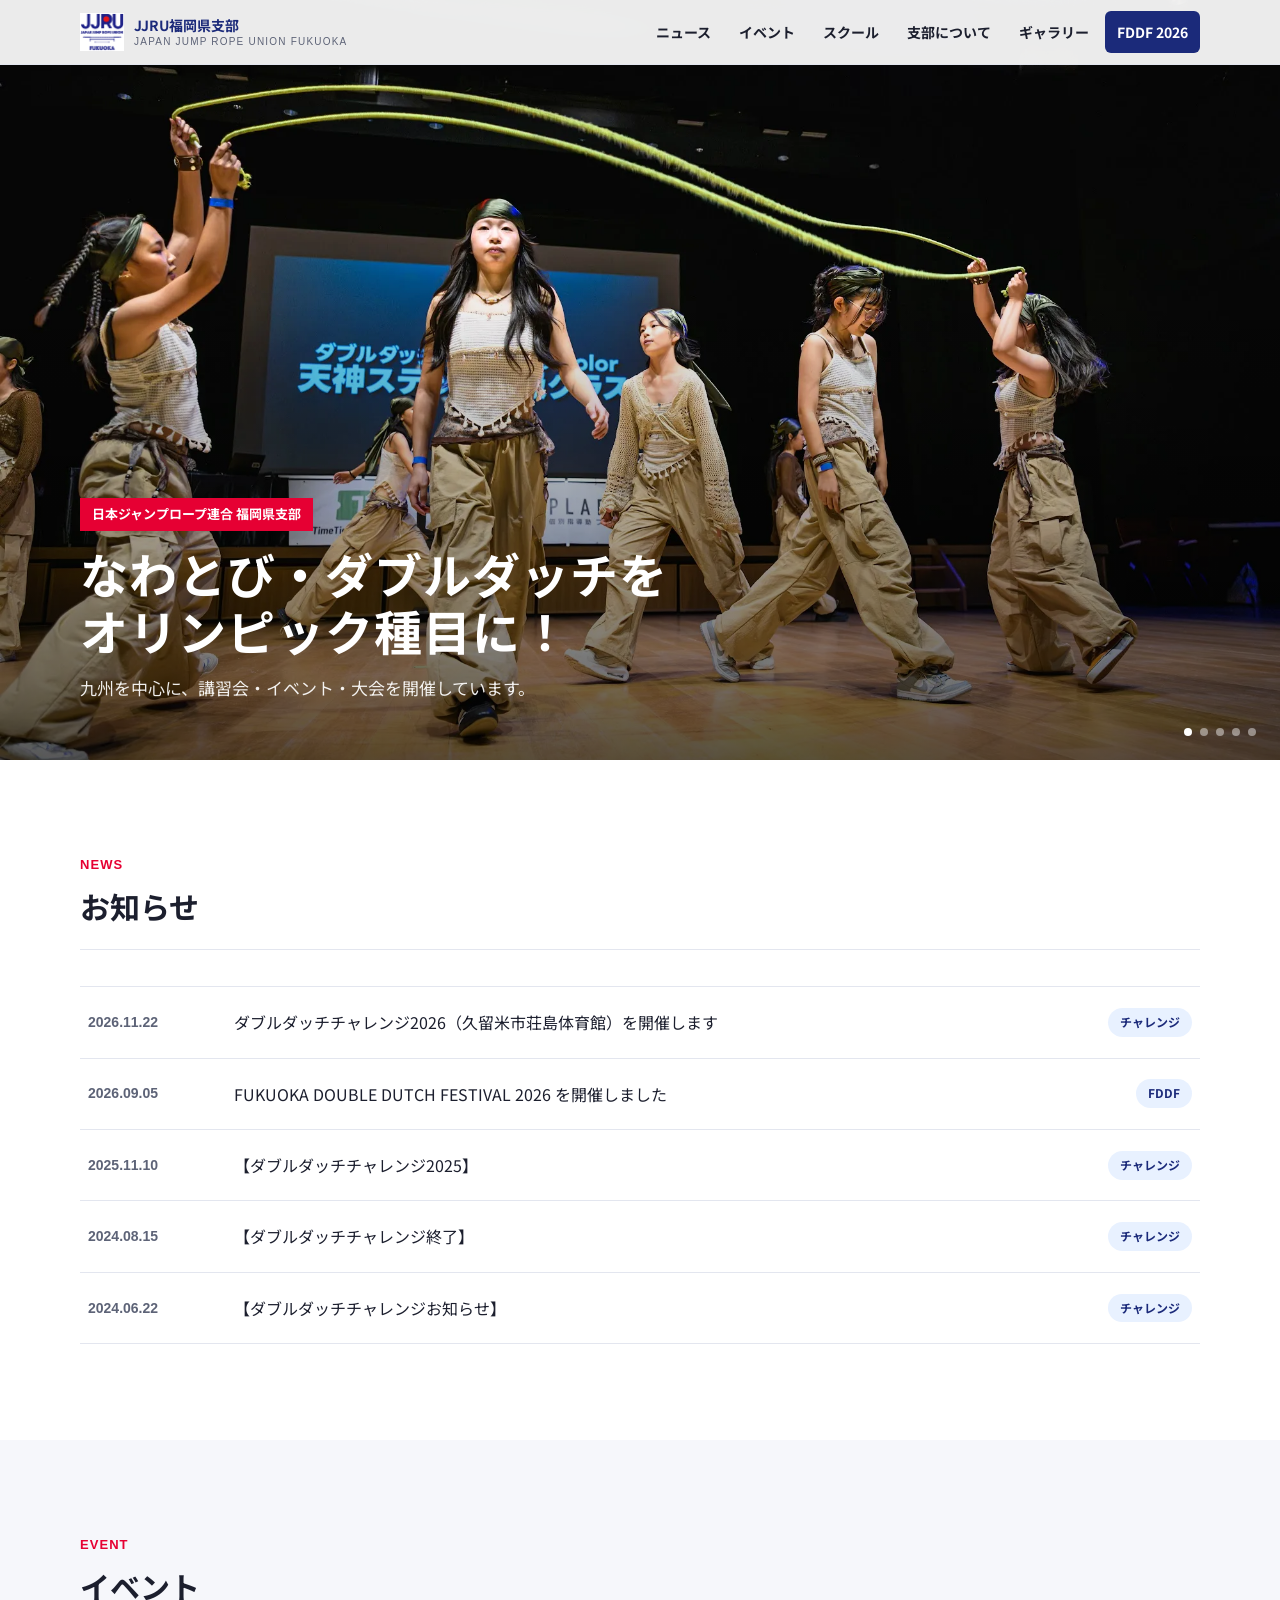
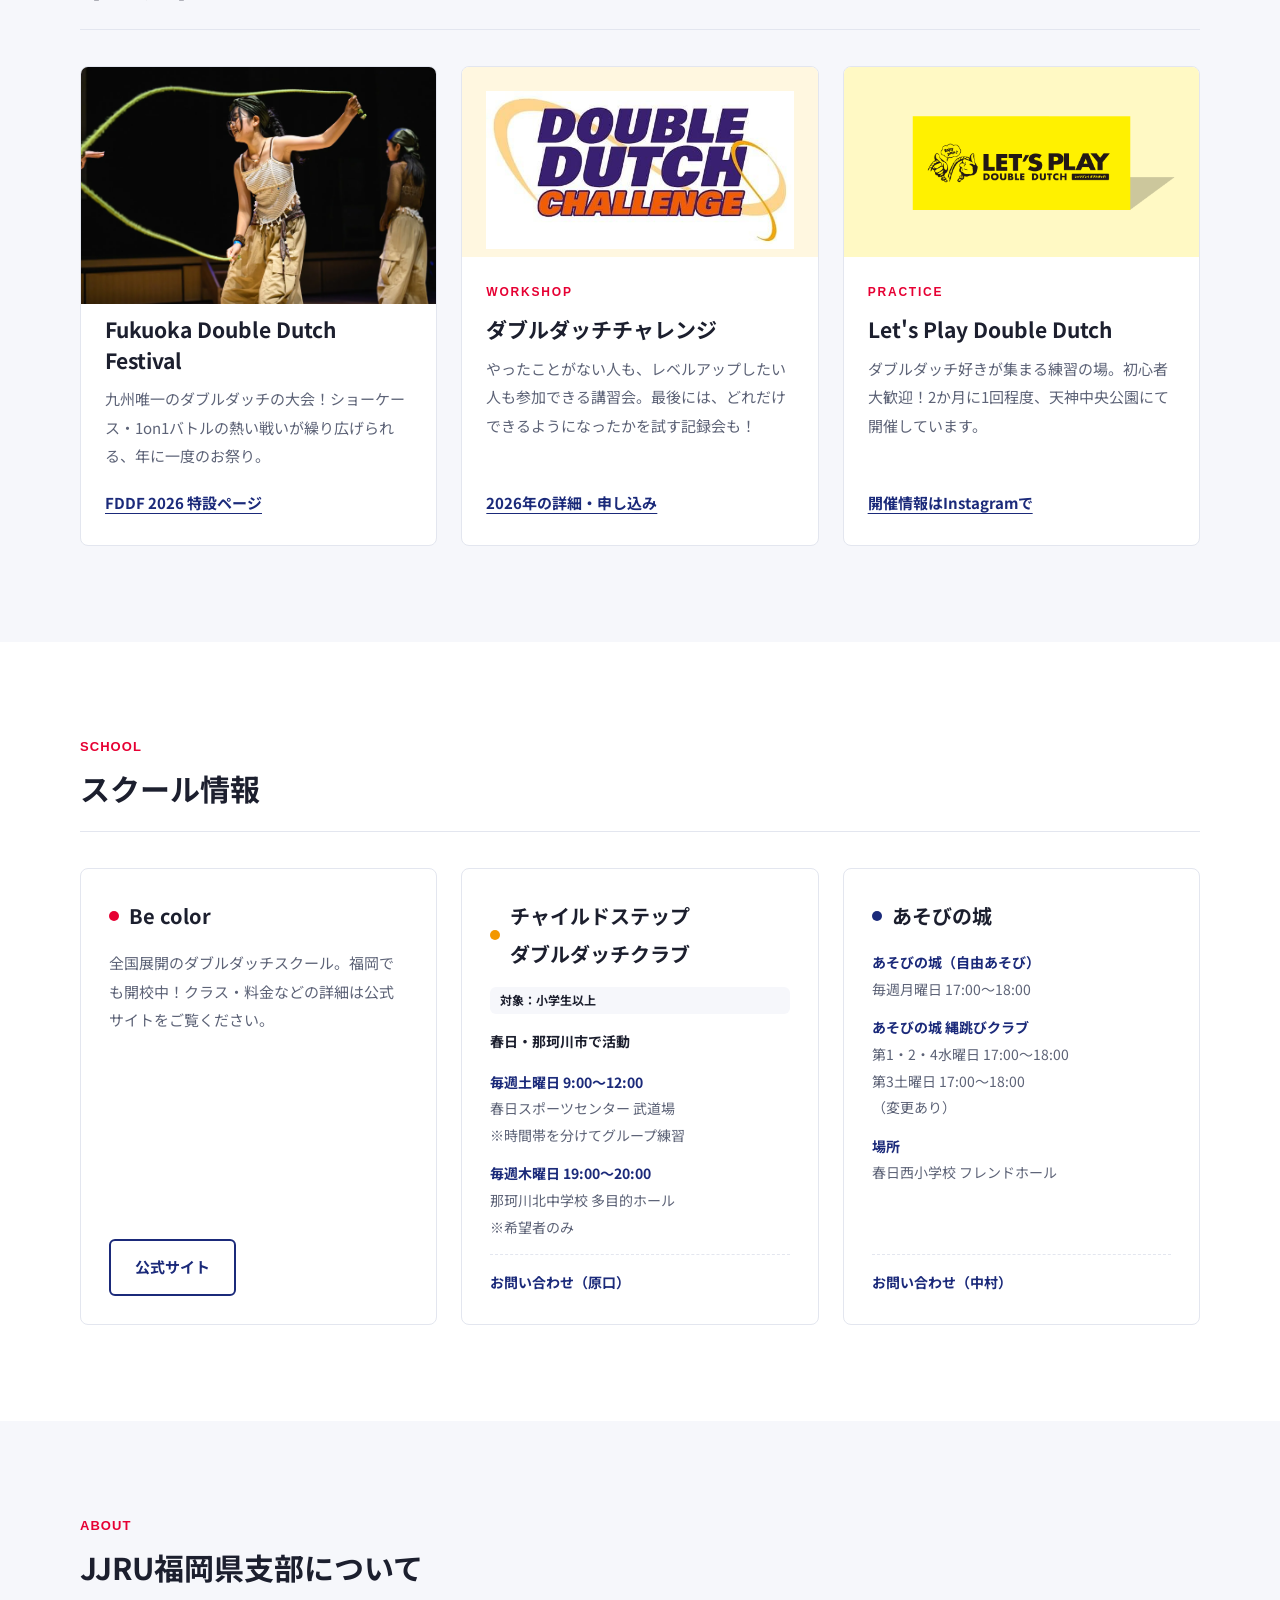
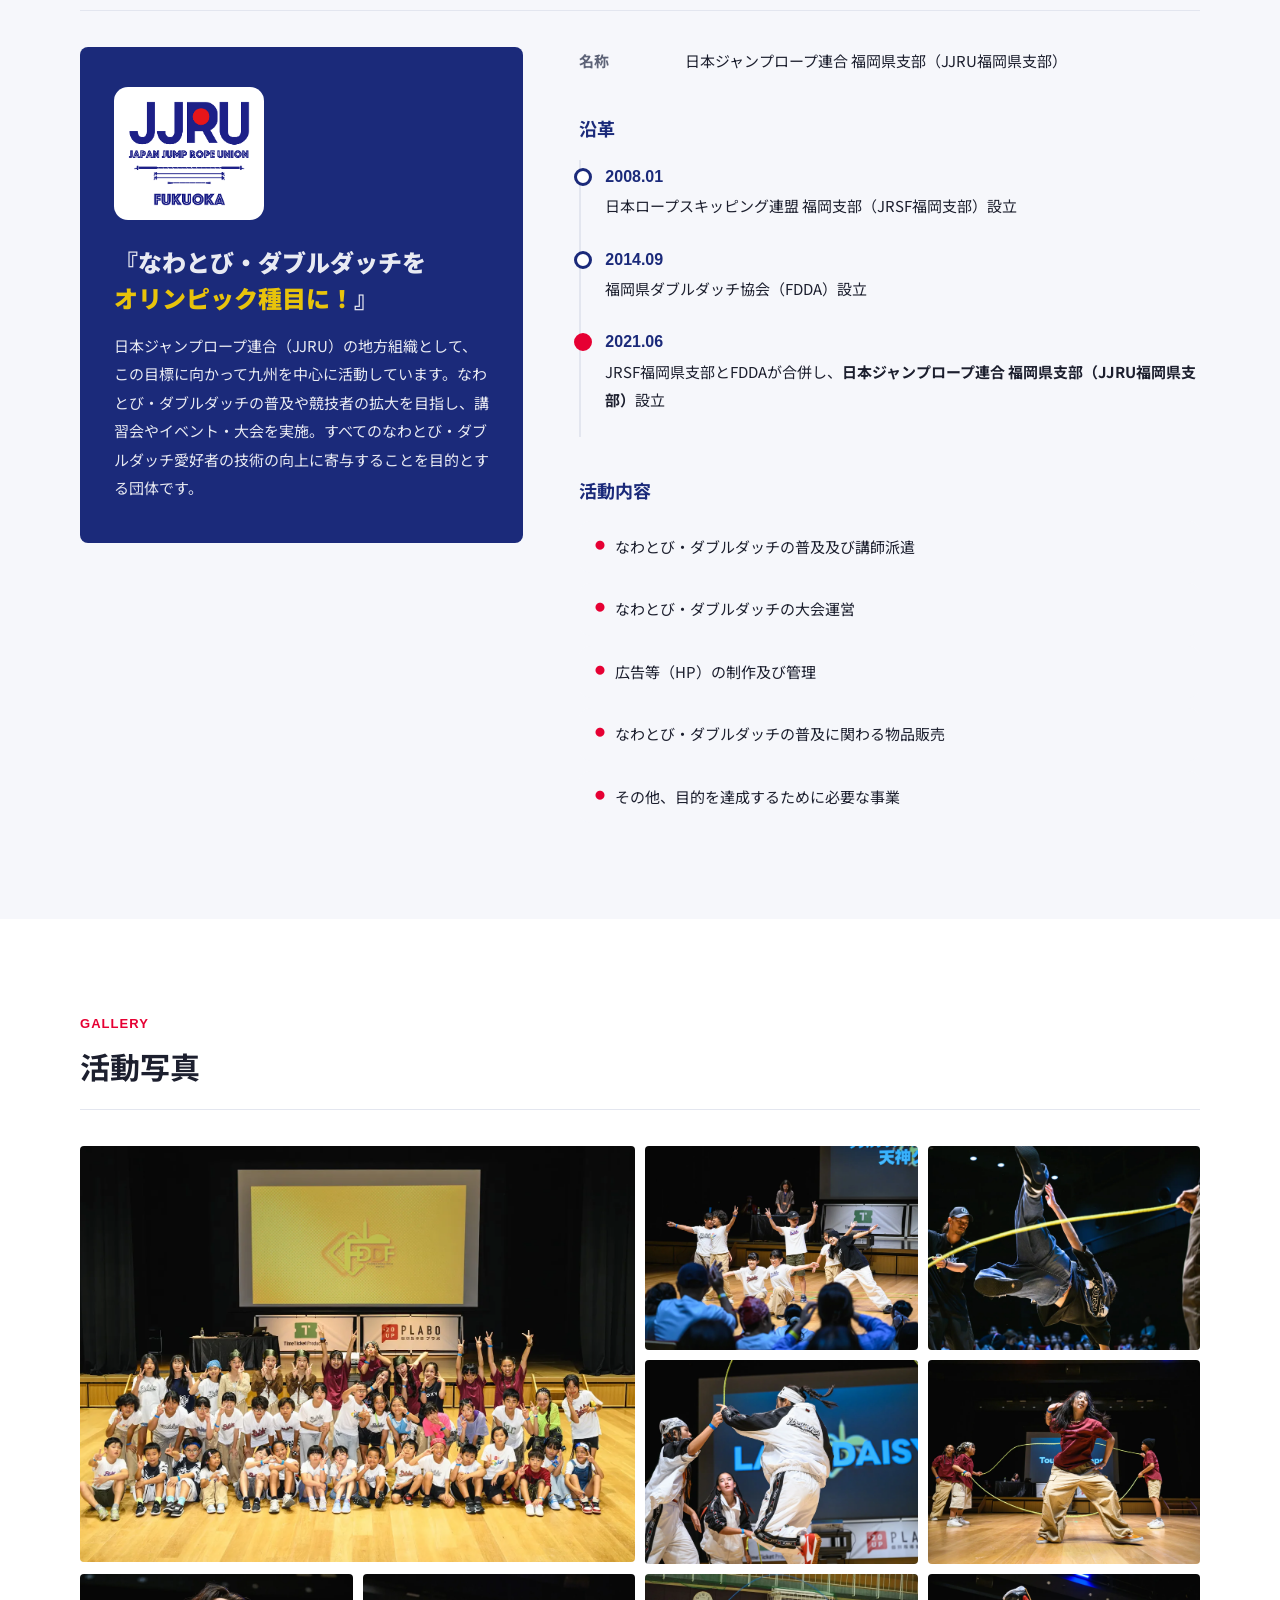
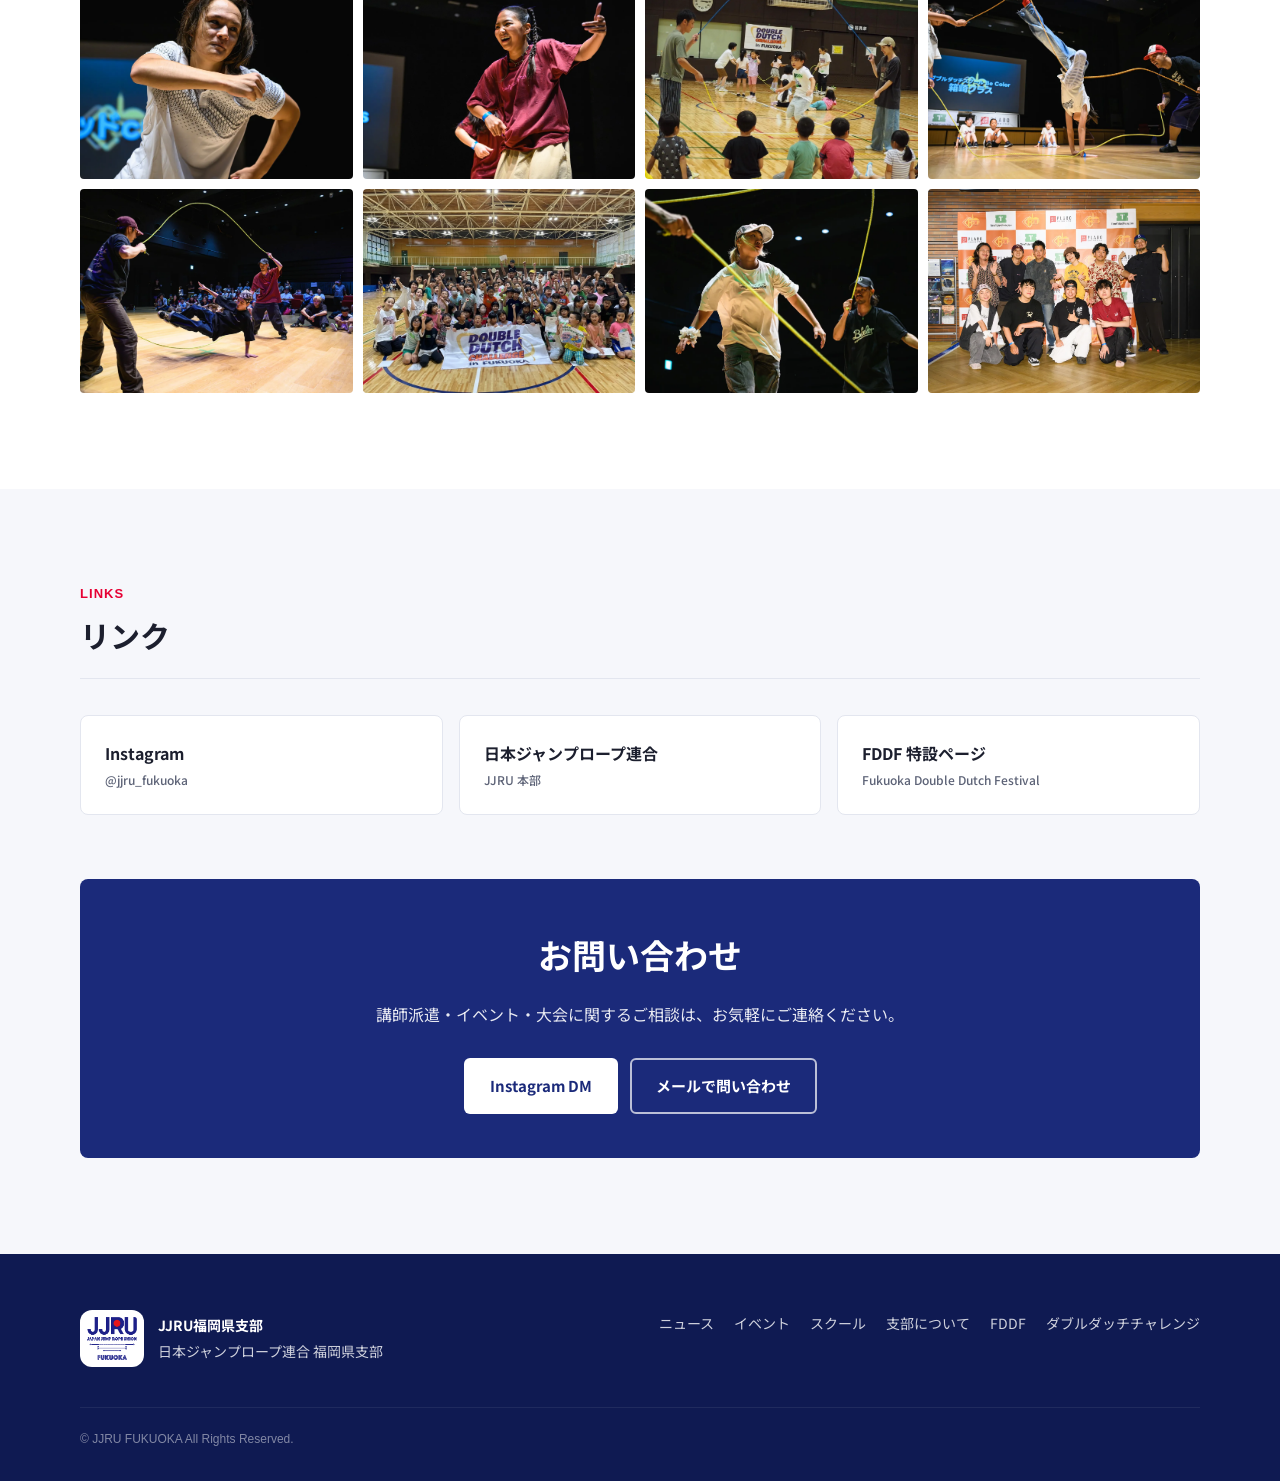
==== index.html @ 3f7f958a "Add files via upload" ====
<!doctype html>
<html lang="ja">
<head>
<meta charset="utf-8">
<meta name="viewport" content="width=device-width,initial-scale=1">
<title>JJRU福岡県支部｜日本ジャンプロープ連合 福岡県支部</title>
<meta name="description" content="日本ジャンプロープ連合福岡県支部（JJRU福岡県支部）。なわとび・ダブルダッチの普及、講習会・大会（FDDF）の運営を九州を中心に行っています。">
<meta property="og:title" content="JJRU福岡県支部">
<meta property="og:description" content="なわとび・ダブルダッチをオリンピック種目に！九州を中心に、講習会・イベント・大会を開催しています。">
<meta property="og:image" content="img/top/jjru-logo-sq.png">
<meta property="og:type" content="website">
<link rel="icon" href="img/top/jjru-logo-sq.png">
<link rel="preconnect" href="https://fonts.googleapis.com">
<link rel="preconnect" href="https://fonts.gstatic.com" crossorigin>
<link href="https://fonts.googleapis.com/css2?family=Noto+Sans+JP:wght@400;500;700&display=swap" rel="stylesheet">
<link rel="stylesheet" href="css/style.css">
</head>
<body>

<header class="site-header">
  <div class="wrap">
    <a class="brand" href="./">
      <img src="img/top/jjru-logo.png" alt="JJRU FUKUOKA">
      <span>JJRU福岡県支部<small>JAPAN JUMP ROPE UNION FUKUOKA</small></span>
    </a>
    <button class="menu-btn" aria-label="メニュー"><span></span><span></span><span></span></button>
    <nav class="nav">
      <a href="#news">ニュース</a>
      <a href="#event">イベント</a>
      <a href="#school">スクール</a>
      <a href="#about">支部について</a>
      <a href="#gallery">ギャラリー</a>
      <a href="fddf/" class="cta">FDDF 2026</a>
    </nav>
  </div>
</header>

<section class="hero">
  <div class="slides">
    <img class="photo is-on" src="img/fddf2026/hero-1.webp" alt="FDDF 2026 ショーケースで縄を跳ぶチーム" style="object-position:50% 40%">
    <img class="photo" src="img/fddf2026/hero-2.webp" alt="縄の中で跳ぶ女の子" loading="lazy" style="object-position:45% 35%">
    <img class="photo" src="img/gallery/02.webp" alt="ダブルダッチチャレンジに集まった子どもたち" loading="lazy" style="object-position:50% 50%">
    <img class="photo" src="img/fddf2026/hero-4.webp" alt="縄を跳びながらガッツポーズする子ども" loading="lazy" style="object-position:58% 35%">
    <img class="photo" src="img/fddf2026/hero-3.webp" alt="客席で拍手する子どもたち" loading="lazy" style="object-position:40% 45%">
  </div>
  <div class="slide-dots" aria-hidden="true"><i class="is-on"></i><i></i><i></i><i></i><i></i></div>
  <div class="hero-inner wrap">
    <span class="org">日本ジャンプロープ連合 福岡県支部</span>
    <h1><span class="nb">なわとび・</span><span class="nb">ダブルダッチを</span><br><span class="nb">オリンピック種目に！</span></h1>
    <p class="lead">九州を中心に、講習会・イベント・大会を開催しています。</p>
  </div>
</section>

<!-- NEWS -->
<section id="news">
  <div class="wrap">
    <div class="sec-head reveal"><div class="en">News</div><div class="ja">お知らせ</div></div>
    <ul class="news-list reveal">
      <li><a href="challenge/"><time>2026.11.22</time><span>ダブルダッチチャレンジ2026（久留米市荘島体育館）を開催します</span><span class="tag">チャレンジ</span></a></li>
      <li><a href="fddf/"><time>2026.09.05</time><span>FUKUOKA DOUBLE DUTCH FESTIVAL 2026 を開催しました</span><span class="tag">FDDF</span></a></li>
      <li><a href="challenge/"><time>2025.11.10</time><span>【ダブルダッチチャレンジ2025】</span><span class="tag">チャレンジ</span></a></li>
      <li><a href="challenge/"><time>2024.08.15</time><span>【ダブルダッチチャレンジ終了】</span><span class="tag">チャレンジ</span></a></li>
      <li><a href="challenge/"><time>2024.06.22</time><span>【ダブルダッチチャレンジお知らせ】</span><span class="tag">チャレンジ</span></a></li>
    </ul>
  </div>
</section>

<!-- EVENT -->
<section id="event" class="soft">
  <div class="wrap">
    <div class="sec-head reveal"><div class="en">Event</div><div class="ja">イベント</div></div>
    <div class="events">
      <article class="event reveal">
        <div class="thumb photo"><img src="img/fddf2026/comp-5.webp" alt="FDDF 2026 ショーケースの様子"></div>
        <div class="body">
          <span class="label">COMPETITION</span>
          <h3>Fukuoka Double Dutch Festival</h3>
          <p>九州唯一のダブルダッチの大会！ショーケース・1on1バトルの熱い戦いが繰り広げられる、年に一度のお祭り。</p>
          <a class="more" href="fddf/">FDDF 2026 特設ページ</a>
        </div>
      </article>
      <article class="event reveal">
        <div class="thumb" style="background:#fff7e0"><img src="img/top/ddc-logo.png" alt="DOUBLE DUTCH CHALLENGE"></div>
        <div class="body">
          <span class="label">WORKSHOP</span>
          <h3>ダブルダッチチャレンジ</h3>
          <p>やったことがない人も、レベルアップしたい人も参加できる講習会。最後には、どれだけできるようになったかを試す記録会も！</p>
          <a class="more" href="challenge/">2026年の詳細・申し込み</a>
        </div>
      </article>
      <article class="event reveal">
        <div class="thumb" style="background:#fff9c4"><img src="img/top/letsplay.png" alt="LET'S PLAY DOUBLE DUTCH"></div>
        <div class="body">
          <span class="label">PRACTICE</span>
          <h3>Let's Play Double Dutch</h3>
          <p>ダブルダッチ好きが集まる練習の場。初心者大歓迎！2か月に1回程度、天神中央公園にて開催しています。</p>
          <a class="more" href="https://instagram.com/jjru_fukuoka" target="_blank" rel="noopener">開催情報はInstagramで</a>
        </div>
      </article>
    </div>
  </div>
</section>

<!-- SCHOOL -->
<section id="school">
  <div class="wrap">
    <div class="sec-head reveal"><div class="en">School</div><div class="ja">スクール情報</div></div>
    <div class="schools">
      <div class="school reveal" style="--c:#e60033">
        <h3>Be color</h3>
        <p style="font-size:15px;color:var(--muted)">全国展開のダブルダッチスクール。福岡でも開校中！クラス・料金などの詳細は公式サイトをご覧ください。</p>
        <a class="btn btn-line" href="https://becolor.jp/" target="_blank" rel="noopener" style="align-self:flex-start;margin-top:auto">公式サイト</a>
      </div>
      <div class="school reveal" style="--c:#f39800">
        <h3>チャイルドステップ<br>ダブルダッチクラブ</h3>
        <span class="target">対象：小学生以上</span>
        <p style="font-size:14px;font-weight:700">春日・那珂川市で活動</p>
        <dl>
          <div><dt>毎週土曜日 9:00〜12:00</dt><dd>春日スポーツセンター 武道場<br>※時間帯を分けてグループ練習</dd></div>
          <div><dt>毎週木曜日 19:00〜20:00</dt><dd>那珂川北中学校 多目的ホール<br>※希望者のみ</dd></div>
        </dl>
        <a class="contact" href="mailto:funfitclub1994@outlook.jp">お問い合わせ（原口）</a>
      </div>
      <div class="school reveal" style="--c:#1b2a7a">
        <h3>あそびの城</h3>
        <dl>
          <div><dt>あそびの城（自由あそび）</dt><dd>毎週月曜日 17:00〜18:00</dd></div>
          <div><dt>あそびの城 縄跳びクラブ</dt><dd>第1・2・4水曜日 17:00〜18:00<br>第3土曜日 17:00〜18:00<br>（変更あり）</dd></div>
          <div><dt>場所</dt><dd>春日西小学校 フレンドホール</dd></div>
        </dl>
        <a class="contact" href="mailto:yoshimi38-38@i.softbank.jp">お問い合わせ（中村）</a>
      </div>
    </div>
  </div>
</section>

<!-- ABOUT -->
<section id="about" class="soft">
  <div class="wrap">
    <div class="sec-head reveal"><div class="en">About</div><div class="ja">JJRU福岡県支部について</div></div>
    <div class="about">
      <div class="mission reveal">
        <img src="img/top/jjru-logo.png" alt="JJRU FUKUOKA">
        <p class="q">『なわとび・ダブルダッチを<br><span>オリンピック種目に！</span>』</p>
        <p>日本ジャンプロープ連合（JJRU）の地方組織として、この目標に向かって九州を中心に活動しています。なわとび・ダブルダッチの普及や競技者の拡大を目指し、講習会やイベント・大会を実施。すべてのなわとび・ダブルダッチ愛好者の技術の向上に寄与することを目的とする団体です。</p>
      </div>
      <div class="reveal">
        <dl class="info">
          <dt>名称</dt><dd>日本ジャンプロープ連合 福岡県支部（JJRU福岡県支部）</dd>
        </dl>
        <h3>沿革</h3>
        <ul class="timeline">
          <li><time>2008.01</time><p>日本ロープスキッピング連盟 福岡支部（JRSF福岡支部）設立</p></li>
          <li><time>2014.09</time><p>福岡県ダブルダッチ協会（FDDA）設立</p></li>
          <li><time>2021.06</time><p>JRSF福岡県支部とFDDAが合併し、<strong>日本ジャンプロープ連合 福岡県支部（JJRU福岡県支部）</strong>設立</p></li>
        </ul>
        <h3>活動内容</h3>
        <ul class="activities">
          <li>なわとび・ダブルダッチの普及及び講師派遣</li>
          <li>なわとび・ダブルダッチの大会運営</li>
          <li>広告等（HP）の制作及び管理</li>
          <li>なわとび・ダブルダッチの普及に関わる物品販売</li>
          <li>その他、目的を達成するために必要な事業</li>
        </ul>
      </div>
    </div>
  </div>
</section>

<!-- GALLERY -->
<section id="gallery">
  <div class="wrap">
    <div class="sec-head reveal"><div class="en">Gallery</div><div class="ja">活動写真</div></div>
    <div class="gallery reveal">
      <button data-full="img/fddf2026/group.webp"><img src="img/fddf2026/group.webp" alt="FDDF 2026 集合写真" loading="lazy"></button>
      <button data-full="img/fddf2026/free-1.webp"><img src="img/fddf2026/free-1.webp" alt="FDDF 2026 ショーケース" loading="lazy"></button>
      <button data-full="img/fddf2026/choryumon-1.webp"><img src="img/fddf2026/choryumon-1.webp" alt="FDDF 2026 跳龍門" loading="lazy"></button>
      <button data-full="img/fddf2026/comp-1.webp"><img src="img/fddf2026/comp-1.webp" alt="FDDF 2026 ショーケース" loading="lazy"></button>
      <button data-full="img/fddf2026/comp-2.webp"><img src="img/fddf2026/comp-2.webp" alt="FDDF 2026 ショーケース" loading="lazy"></button>
      <button data-full="img/fddf2026/free-3.webp"><img src="img/fddf2026/free-3.webp" alt="FDDF 2026 ショーケース" loading="lazy"></button>
      <button data-full="img/fddf2026/comp-3.webp"><img src="img/fddf2026/comp-3.webp" alt="FDDF 2026 ショーケース" loading="lazy"></button>
      <button data-full="img/gallery/04.webp"><img src="img/gallery/04.webp" alt="ダブルダッチチャレンジ" loading="lazy"></button>
      <button data-full="img/fddf2026/free-2.webp"><img src="img/fddf2026/free-2.webp" alt="FDDF 2026 ショーケース" loading="lazy"></button>
      <button data-full="img/fddf2026/choryumon-3.webp"><img src="img/fddf2026/choryumon-3.webp" alt="FDDF 2026 跳龍門" loading="lazy"></button>
      <button data-full="img/gallery/06.webp"><img src="img/gallery/06.webp" alt="ダブルダッチチャレンジ" loading="lazy"></button>
      <button data-full="img/fddf2026/choryumon-2.webp"><img src="img/fddf2026/choryumon-2.webp" alt="FDDF 2026 跳龍門" loading="lazy"></button>
      <button data-full="img/fddf2026/cast-group.webp"><img src="img/fddf2026/cast-group.webp" alt="FDDF 2026 キャスト" loading="lazy"></button>
    </div>
  </div>
</section>

<!-- LINKS + CONTACT -->
<section id="contact" class="soft">
  <div class="wrap">
    <div class="sec-head reveal"><div class="en">Links</div><div class="ja">リンク</div></div>
    <div class="link-cards reveal" style="margin-bottom:64px">
      <a class="link-card" href="https://instagram.com/jjru_fukuoka" target="_blank" rel="noopener">
        <span class="ic" style="background:linear-gradient(45deg,#f58529,#dd2a7b,#8134af)">IG</span>
        <span>Instagram<small>@jjru_fukuoka</small></span>
      </a>
      <a class="link-card" href="https://jjru.sport/jjru/" target="_blank" rel="noopener">
        <span class="ic" style="background:var(--navy)">JJ</span>
        <span>日本ジャンプロープ連合<small>JJRU 本部</small></span>
      </a>
      <a class="link-card" href="fddf/">
        <span class="ic" style="background:var(--orange)">FD</span>
        <span>FDDF 特設ページ<small>Fukuoka Double Dutch Festival</small></span>
      </a>
    </div>
    <div class="contact-box reveal">
      <h2>お問い合わせ</h2>
      <p>講師派遣・イベント・大会に関するご相談は、お気軽にご連絡ください。</p>
      <div class="btns">
        <a class="btn btn-white" href="https://instagram.com/jjru_fukuoka" target="_blank" rel="noopener">Instagram DM</a>
        <a class="btn btn-ghost" href="mailto:fukuoka.ddfes@gmail.com">メールで問い合わせ</a>
      </div>
    </div>
  </div>
</section>

<footer class="site-footer">
  <div class="wrap">
    <div class="f-brand">
      <img src="img/top/jjru-logo.png" alt="">
      <div><strong>JJRU福岡県支部</strong>日本ジャンプロープ連合 福岡県支部</div>
    </div>
    <nav>
      <a href="#news">ニュース</a><a href="#event">イベント</a><a href="#school">スクール</a><a href="#about">支部について</a><a href="fddf/">FDDF</a><a href="challenge/">ダブルダッチチャレンジ</a>
    </nav>
    <div class="copy">© JJRU FUKUOKA All Rights Reserved.</div>
  </div>
</footer>

<div class="lightbox"><button class="close" aria-label="閉じる">×</button><img alt=""></div>
<script src="js/main.js"></script>
</body>
</html>
---- css/style.css ----
/* =========================================================
   JJRU福岡県支部 共通スタイル
   ========================================================= */
:root{
  --navy:#1b2a7a;
  --navy-deep:#0f1a52;
  --red:#e60033;
  --orange:#f39800;
  --yellow:#ffd400;
  --sky:#e8f1ff;
  --ink:#1c1f2e;
  --muted:#5d6377;
  --line:#e3e6ef;
  --bg:#ffffff;
  --bg-soft:#f6f7fb;
  --radius:8px;
  --shadow:none;
  --en:'Helvetica Neue',Arial,'Noto Sans JP',sans-serif;
  --ja:'Noto Sans JP','Hiragino Kaku Gothic ProN','Hiragino Sans',Meiryo,sans-serif;
}
*{box-sizing:border-box;margin:0;padding:0}
html{scroll-behavior:smooth;scroll-padding-top:72px}
body{font-family:var(--ja);color:var(--ink);background:var(--bg);line-height:1.8;font-size:16px;-webkit-font-smoothing:antialiased;overflow-x:hidden}
img{max-width:100%;display:block}
a{color:inherit}
.wrap{width:min(1120px,100% - 32px);margin-inline:auto}

/* ---------- header ---------- */
.site-header{position:fixed;inset:0 0 auto;z-index:50;background:rgba(255,255,255,.92);backdrop-filter:blur(10px);border-bottom:1px solid var(--line)}
.site-header .wrap{display:flex;align-items:center;justify-content:space-between;height:64px}
.brand{display:flex;align-items:center;gap:10px;text-decoration:none;font-weight:700;color:var(--navy)}
.brand img{height:38px;width:auto}
.brand span{font-size:14px;line-height:1.3}
.brand small{display:block;font-family:var(--en);font-size:10px;letter-spacing:.12em;color:var(--muted);font-weight:500}
.nav{display:flex;gap:4px;align-items:center}
.nav a{text-decoration:none;font-size:14px;font-weight:700;padding:8px 12px;border-radius:999px;color:var(--ink)}
.nav a:hover{background:var(--sky);color:var(--navy)}
.nav a.cta{background:var(--navy);color:#fff}
.nav a.cta:hover{background:var(--navy-deep)}
.menu-btn{display:none;background:none;border:0;width:44px;height:44px;cursor:pointer}
.menu-btn span{display:block;width:22px;height:2px;background:var(--ink);margin:5px auto;transition:.3s}
@media (max-width:860px){
  .menu-btn{display:block}
  .nav{position:fixed;top:64px;left:0;right:0;flex-direction:column;align-items:stretch;background:#fff;padding:12px 16px 20px;border-bottom:1px solid var(--line);transform:translateY(-120%);transition:transform .3s;z-index:-1}
  .nav.open{transform:none}
  .nav a{padding:12px 14px}
  .menu-btn.open span:nth-child(1){transform:translateY(7px) rotate(45deg)}
  .menu-btn.open span:nth-child(2){opacity:0}
  .menu-btn.open span:nth-child(3){transform:translateY(-7px) rotate(-45deg)}
}

/* ---------- hero ---------- */
.hero{position:relative;min-height:100svh;display:grid;place-items:center;padding:110px 0 70px;background:linear-gradient(160deg,var(--navy-deep),var(--navy) 55%,#2e47c9);color:#fff;overflow:hidden}
.hero::before{content:"";position:absolute;inset:0;background:url(../img/gallery/02.webp) center/cover;opacity:.22;mix-blend-mode:luminosity}
.hero .rope{position:absolute;inset:0;pointer-events:none}
.hero .rope path{fill:none;stroke-width:3;stroke-linecap:round}
.hero-inner{position:relative;text-align:center}
.hero .eyebrow{font-family:var(--en);letter-spacing:.3em;font-size:13px;opacity:.85}
.hero h1{font-size:clamp(34px,7vw,76px);line-height:1.2;font-weight:900;margin:14px 0 18px;letter-spacing:.02em}
.hero h1 em{font-style:normal;background:linear-gradient(transparent 62%,var(--red) 62%)}
.hero p.lead{font-size:clamp(15px,2.2vw,19px);opacity:.92;max-width:680px;margin-inline:auto}
.hero .btns{display:flex;gap:12px;justify-content:center;flex-wrap:wrap;margin-top:34px}
.scroll-hint{position:absolute;bottom:22px;left:50%;transform:translateX(-50%);font-family:var(--en);font-size:11px;letter-spacing:.3em;opacity:.7}

/* ---------- buttons ---------- */
.btn{display:inline-flex;align-items:center;gap:8px;text-decoration:none;font-weight:700;padding:14px 26px;border-radius:999px;font-size:15px;transition:transform .2s,box-shadow .2s,background .2s;border:2px solid transparent}
.btn:hover{transform:translateY(-2px)}
.btn-white{background:#fff;color:var(--navy)}
.btn-ghost{border-color:rgba(255,255,255,.7);color:#fff}
.btn-navy{background:var(--navy);color:#fff}
.btn-red{background:var(--red);color:#fff}
.btn-orange{background:var(--orange);color:#fff}
.btn-line{border-color:var(--navy);color:var(--navy)}
.btn::after{content:"→";font-family:var(--en)}

/* ---------- section ---------- */
section{padding:96px 0}
section.soft{background:var(--bg-soft)}
.sec-head{margin-bottom:44px}
.sec-head .en{font-family:var(--en);font-weight:800;font-size:clamp(38px,6vw,64px);line-height:1;color:var(--navy);letter-spacing:-.01em}
.sec-head .en::first-letter{color:var(--red)}
.sec-head .ja{font-size:14px;color:var(--muted);font-weight:700;margin-top:10px;display:flex;align-items:center;gap:10px}
.sec-head .ja::before{content:"";width:28px;height:2px;background:var(--red)}
.sec-head.center{text-align:center}
.sec-head.center .ja{justify-content:center}

/* ---------- news ---------- */
.news-list{list-style:none;border-top:1px solid var(--line)}
.news-list li{border-bottom:1px solid var(--line)}
.news-list a,.news-list div{display:grid;grid-template-columns:130px 1fr auto;gap:16px;align-items:center;padding:20px 8px;text-decoration:none}
.news-list a:hover{background:var(--bg-soft)}
.news-list time{font-family:var(--en);font-weight:600;color:var(--muted);font-size:14px}
.news-list .tag{font-size:12px;font-weight:700;background:var(--sky);color:var(--navy);padding:3px 12px;border-radius:999px;white-space:nowrap}
@media (max-width:600px){.news-list a,.news-list div{grid-template-columns:1fr;gap:4px}.news-list .tag{justify-self:start}}

/* ---------- event cards ---------- */
.events{display:grid;grid-template-columns:repeat(3,1fr);gap:24px}
.event{background:#fff;border-radius:var(--radius);overflow:hidden;box-shadow:var(--shadow);display:flex;flex-direction:column;transition:transform .25s}
.event:hover{transform:translateY(-4px)}
.event .thumb{aspect-ratio:16/10;display:grid;place-items:center;padding:24px;position:relative}
.event .thumb img{max-height:100%;object-fit:contain}
.event .thumb.photo{padding:0}
.event .thumb.photo img{width:100%;height:100%;object-fit:cover}
.event .body{padding:24px 24px 28px;display:flex;flex-direction:column;gap:10px;flex:1}
.event .label{font-family:var(--en);font-size:12px;font-weight:700;letter-spacing:.15em;color:var(--red)}
.event h3{font-size:21px;line-height:1.45}
.event p{color:var(--muted);font-size:15px}
.event .more{margin-top:auto;padding-top:8px;font-weight:700;color:var(--navy);text-decoration:none;font-size:15px}
.event .more::after{content:" →";font-family:var(--en)}
@media (max-width:900px){.events{grid-template-columns:1fr 1fr}}
@media (max-width:600px){.events{grid-template-columns:1fr}}

/* ---------- school ---------- */
.schools{display:grid;grid-template-columns:repeat(3,1fr);gap:24px}
.school{border:1px solid var(--line);border-radius:var(--radius);padding:28px;background:#fff;display:flex;flex-direction:column;gap:14px}
.school h3{font-size:20px;display:flex;align-items:center;gap:10px}
.school h3::before{content:"";width:10px;height:10px;border-radius:50%;background:var(--c,var(--navy))}
.school .target{display:inline-block;font-size:12px;font-weight:700;background:var(--bg-soft);padding:2px 10px;border-radius:6px}
.school dl{display:grid;gap:12px}
.school dt{font-weight:700;font-size:14px;color:var(--navy)}
.school dd{font-size:14px;color:var(--muted)}
.school .contact{margin-top:auto;font-size:14px;font-weight:700;color:var(--navy);text-decoration:none;border-top:1px dashed var(--line);padding-top:14px}
.school .contact::before{content:"✉ "}
@media (max-width:900px){.schools{grid-template-columns:1fr}}

/* ---------- about ---------- */
.about{display:grid;grid-template-columns:5fr 7fr;gap:56px;align-items:start}
.about .mission{background:var(--navy);color:#fff;border-radius:var(--radius);padding:40px 34px;position:sticky;top:96px}
.about .mission img{width:150px;background:#fff;border-radius:14px;padding:12px;margin-bottom:24px}
.about .mission .q{font-size:24px;font-weight:900;line-height:1.5;margin-bottom:16px}
.about .mission .q span{color:var(--yellow)}
.about .mission p{font-size:15px;opacity:.9}
.timeline{list-style:none;position:relative;margin:8px 0 36px;padding-left:24px;border-left:2px solid var(--line)}
.timeline li{position:relative;padding-bottom:22px}
.timeline li::before{content:"";position:absolute;left:-31px;top:8px;width:12px;height:12px;border-radius:50%;background:#fff;border:3px solid var(--navy)}
.timeline li:last-child::before{background:var(--red);border-color:var(--red)}
.timeline time{font-family:var(--en);font-weight:700;color:var(--navy)}
.timeline p{font-size:15px}
.about h3{font-size:18px;margin:0 0 14px;color:var(--navy)}
.activities{list-style:none;display:grid;gap:10px}
.activities li{background:var(--bg-soft);border-radius:12px;padding:12px 16px;font-size:15px;display:flex;gap:10px}
.activities li::before{content:"●";color:var(--red);font-size:10px;line-height:2.4}
.about dl.info{display:grid;grid-template-columns:90px 1fr;gap:10px 16px;margin-bottom:36px;font-size:15px}
.about dl.info dt{font-weight:700;color:var(--muted)}
@media (max-width:860px){.about{grid-template-columns:1fr;gap:36px}.about .mission{position:static}}

/* ---------- gallery ---------- */
.gallery{display:grid;grid-template-columns:repeat(4,1fr);gap:10px}
.gallery button{border:0;padding:0;cursor:zoom-in;border-radius:12px;overflow:hidden;aspect-ratio:4/3;background:#ddd}
.gallery button:first-child{grid-column:span 2;grid-row:span 2}
.gallery img{width:100%;height:100%;object-fit:cover;transition:transform .4s}
.gallery button:hover img{transform:scale(1.05)}
@media (max-width:700px){.gallery{grid-template-columns:repeat(2,1fr)}}
.lightbox{position:fixed;inset:0;background:rgba(10,12,30,.92);display:none;place-items:center;z-index:100;padding:16px}
.lightbox.open{display:grid}
.lightbox img{max-height:88vh;border-radius:10px}
.lightbox .close{position:absolute;top:16px;right:20px;color:#fff;font-size:34px;background:none;border:0;cursor:pointer}

/* ---------- links / contact ---------- */
.link-cards{display:grid;grid-template-columns:repeat(3,1fr);gap:16px}
.link-card{display:flex;align-items:center;gap:16px;padding:22px 24px;border-radius:var(--radius);background:#fff;border:1px solid var(--line);text-decoration:none;font-weight:700;transition:border-color .2s,transform .2s}
.link-card:hover{border-color:var(--navy);transform:translateY(-2px)}
.link-card .ic{width:46px;height:46px;border-radius:12px;display:grid;place-items:center;flex-shrink:0;color:#fff;font-family:var(--en);font-weight:800}
.link-card small{display:block;font-weight:500;color:var(--muted);font-size:12px}
@media (max-width:800px){.link-cards{grid-template-columns:1fr}}

.contact-box{background:linear-gradient(135deg,var(--navy),#2e47c9);color:#fff;border-radius:28px;padding:56px 40px;text-align:center}
.contact-box h2{font-size:clamp(24px,4vw,34px);margin-bottom:12px}
.contact-box p{opacity:.9;margin-bottom:28px}
.contact-box .btns{display:flex;gap:12px;justify-content:center;flex-wrap:wrap}

/* ---------- footer ---------- */
.site-footer{background:var(--navy-deep);color:rgba(255,255,255,.8);padding:56px 0 30px;font-size:14px}
.site-footer .wrap{display:flex;justify-content:space-between;gap:30px;flex-wrap:wrap;align-items:flex-start}
.site-footer .f-brand{display:flex;gap:14px;align-items:center}
.site-footer .f-brand img{width:64px;background:#fff;border-radius:12px;padding:6px}
.site-footer strong{color:#fff;display:block}
.site-footer nav{display:flex;gap:20px;flex-wrap:wrap}
.site-footer nav a{text-decoration:none}
.site-footer nav a:hover{color:#fff}
.site-footer .copy{width:100%;border-top:1px solid rgba(255,255,255,.12);padding-top:20px;margin-top:10px;font-family:var(--en);font-size:12px;opacity:.6}

/* ---------- reveal ---------- */
.reveal{opacity:0;transform:translateY(24px);transition:opacity .7s,transform .7s}
.reveal.in{opacity:1;transform:none}
@media (prefers-reduced-motion:reduce){.reveal{opacity:1;transform:none}html{scroll-behavior:auto}}
.pc{display:inline}@media (max-width:700px){.pc{display:none}}
.nb{display:inline-block}

/* =========================================================
   落ち着かせる調整（シンプルな見た目に寄せる）
   ========================================================= */
body{line-height:1.9}
/* 見出し：日本語を主役、英字は小さく添えるだけ */
.sec-head{margin-bottom:36px;padding-bottom:14px;border-bottom:1px solid var(--line)}
.sec-head .en{font-family:var(--en);font-size:13px;font-weight:700;letter-spacing:.08em;color:var(--red);line-height:1.4;text-transform:uppercase}
.sec-head .en::first-letter{color:inherit}
.sec-head .ja{font-size:clamp(24px,3.2vw,30px);font-weight:700;color:var(--ink);margin-top:4px;display:block}
.sec-head .ja::before{display:none}
.sec-head.center{border-bottom:0}
/* ボタン：角丸控えめ・矢印なし */
.btn{border-radius:6px;padding:12px 24px}
.btn::after{content:none}
.btn:hover{transform:none;opacity:.85}
.event .more::after{content:none}
.event .more{text-decoration:underline;text-underline-offset:4px}
/* カード：影なし・枠線のみ */
.event{border:1px solid var(--line)}
.event:hover{transform:none}
.school .contact::before{content:none}
.link-card{border-radius:8px}
.link-card:hover{transform:none}
.link-card .ic{display:none}
/* お問い合わせ：グラデーションをやめて単色 */
.contact-box{background:var(--navy);border-radius:8px;padding:44px 28px}
/* アニメーションなし */
.reveal{opacity:1;transform:none;transition:none}
.scroll-hint{display:none}
.gallery button,.past button{border-radius:4px}
.gallery button:hover img{transform:none}
/* トップのヒーロー：写真をそのまま見せる */
.hero{min-height:auto;height:min(88svh,760px);display:block;padding:0;background:#222}
.hero::before{content:none}
.hero .photo{position:absolute;inset:0;width:100%;height:100%;object-fit:cover}
.hero::after{content:"";position:absolute;inset:0;background:linear-gradient(transparent 35%,rgba(0,0,0,.65))}
.hero-inner{position:absolute;left:0;right:0;bottom:56px;z-index:1;text-align:left}
.hero h1{font-size:clamp(28px,5vw,48px);font-weight:700;margin:0 0 12px}
.hero h1 em{background:none;color:#fff}
.hero p.lead{margin:0;max-width:620px;font-size:clamp(14px,1.8vw,17px)}
.hero .org{display:inline-block;background:var(--red);color:#fff;font-size:13px;font-weight:700;padding:4px 12px;margin-bottom:14px}
@media (max-width:700px){.hero{height:72svh}.hero-inner{bottom:32px}}
.event .thumb{aspect-ratio:auto;height:190px}
.nav a{border-radius:6px}
@media (max-width:700px){.hero{height:min(72svh,600px)}}
/* トップ写真のスライド */
.hero .slides{position:absolute;inset:0}
.hero .slides .photo{opacity:0;transition:opacity 1.2s ease}
.hero .slides .photo.is-on{opacity:1}
.slide-dots{position:absolute;right:24px;bottom:24px;z-index:2;display:flex;gap:8px}
.slide-dots i{width:8px;height:8px;border-radius:50%;background:rgba(255,255,255,.45)}
.slide-dots i.is-on{background:#fff}
@media (max-width:700px){.slide-dots{right:16px;bottom:14px}}
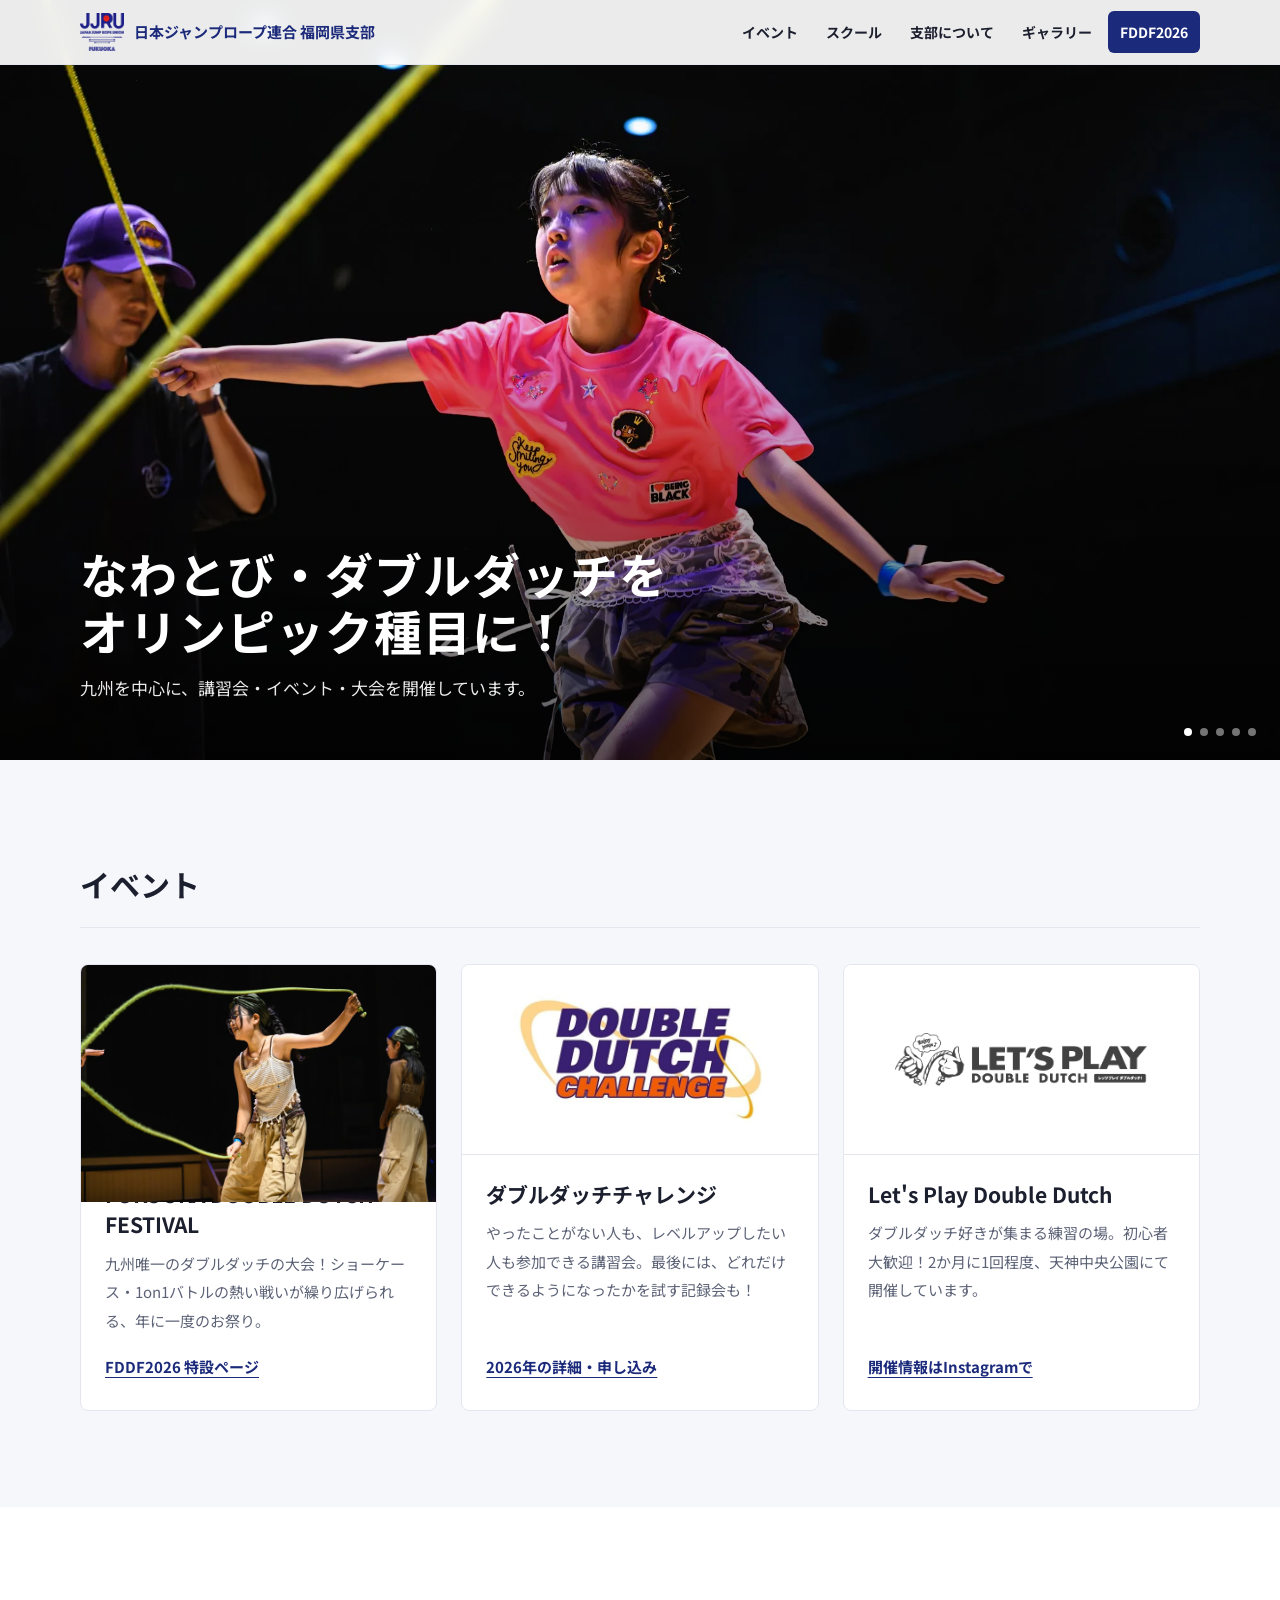
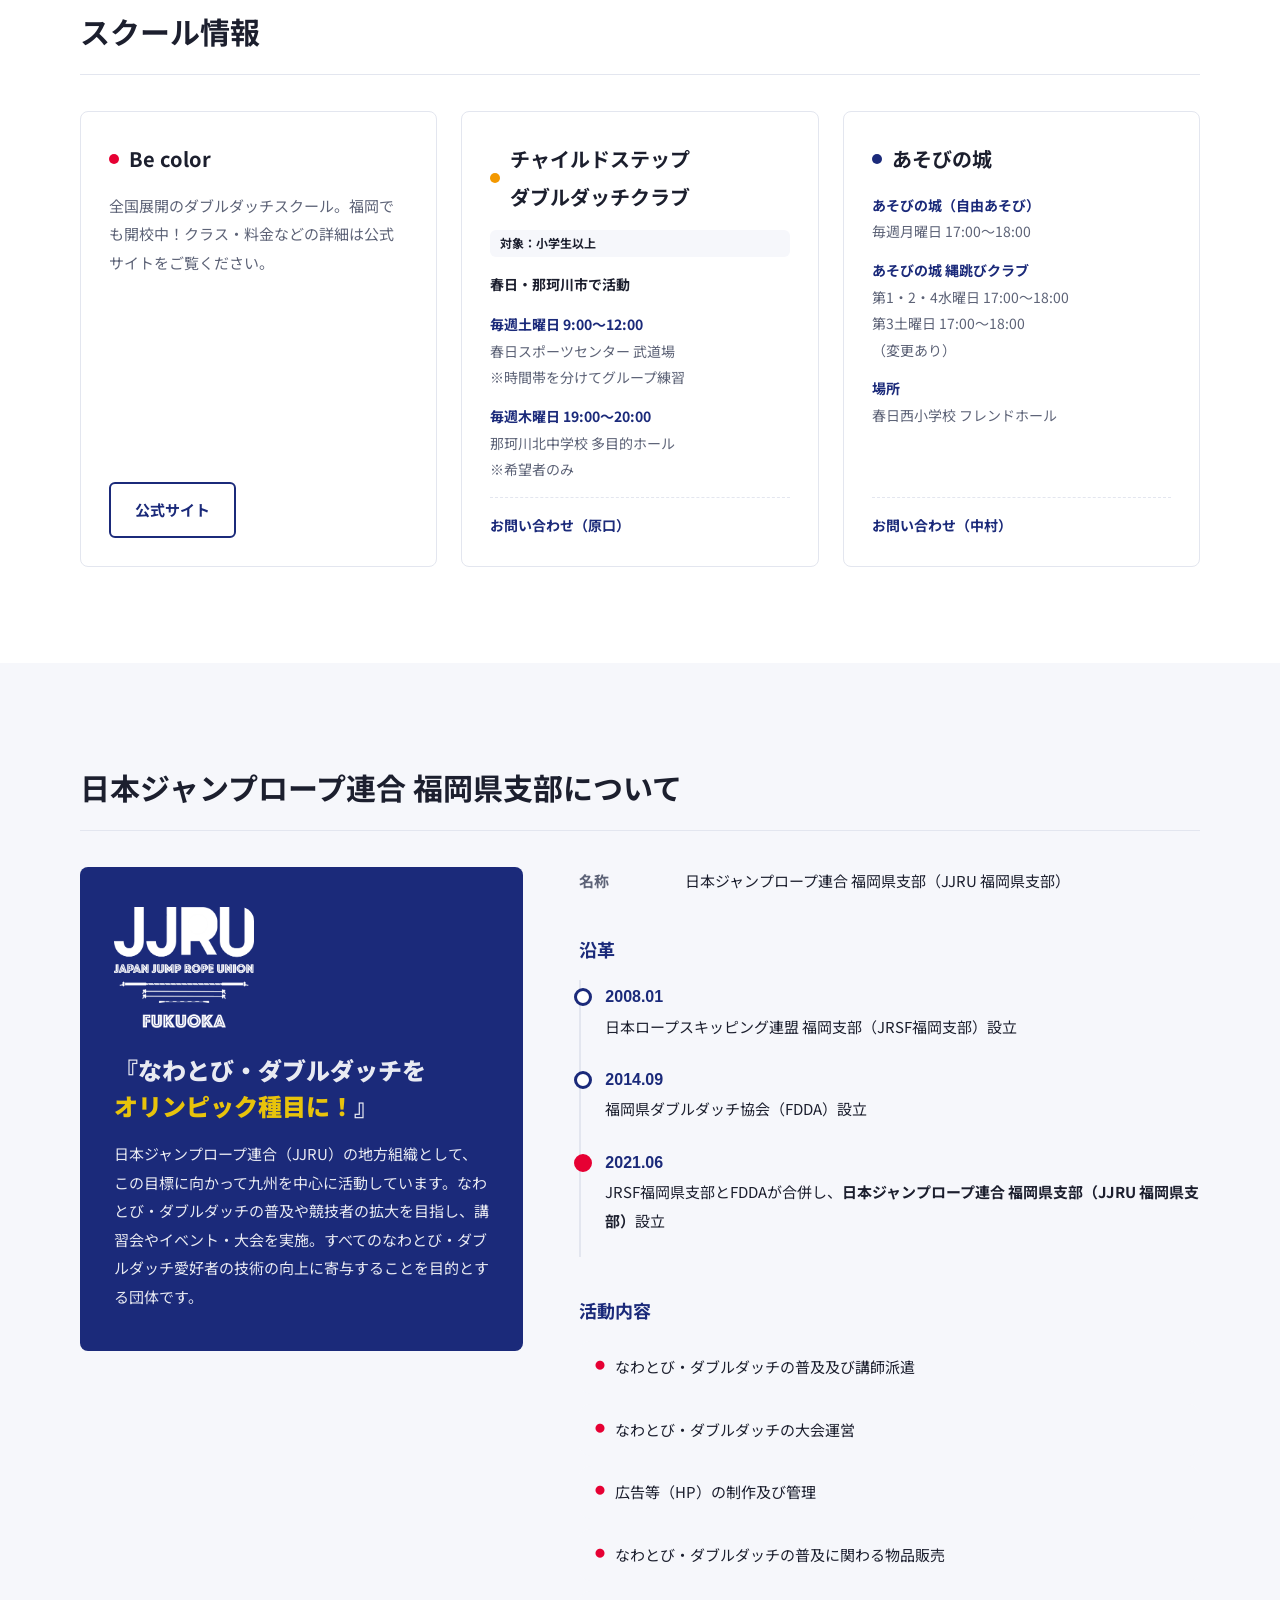
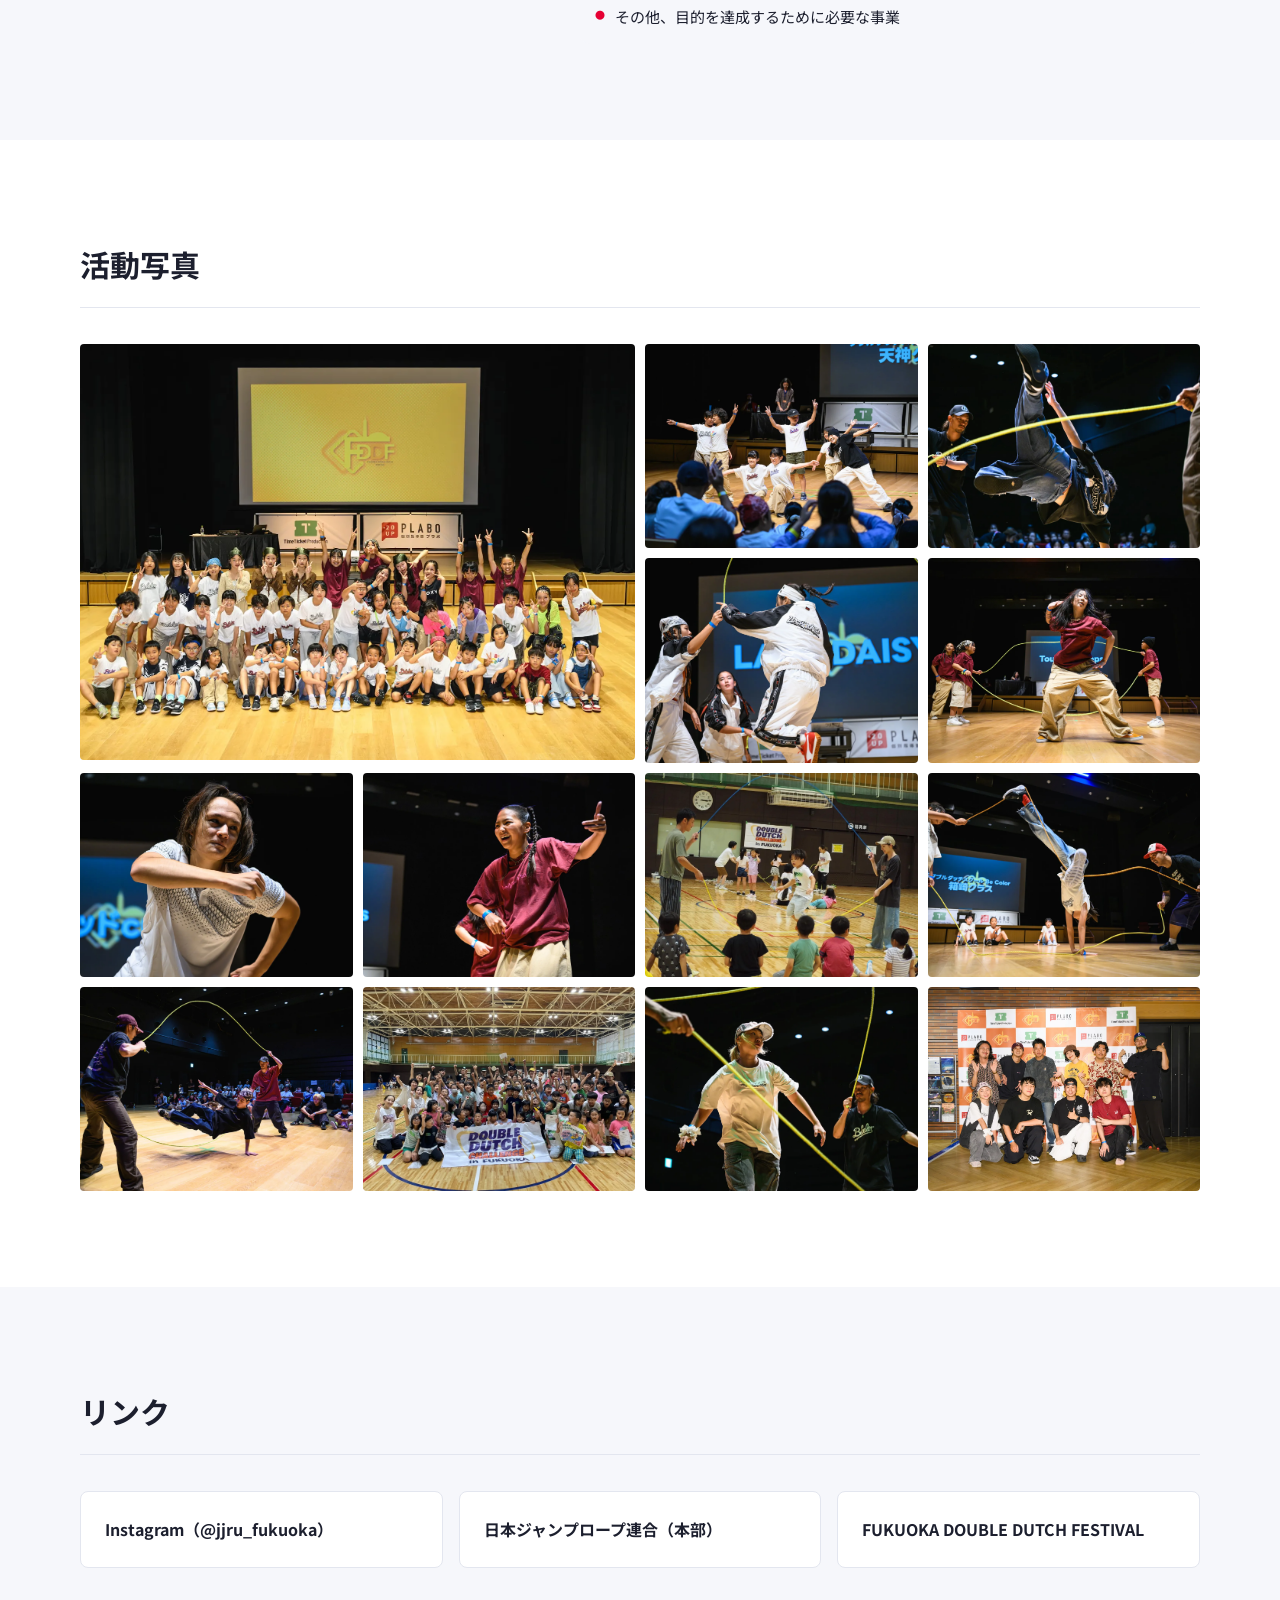
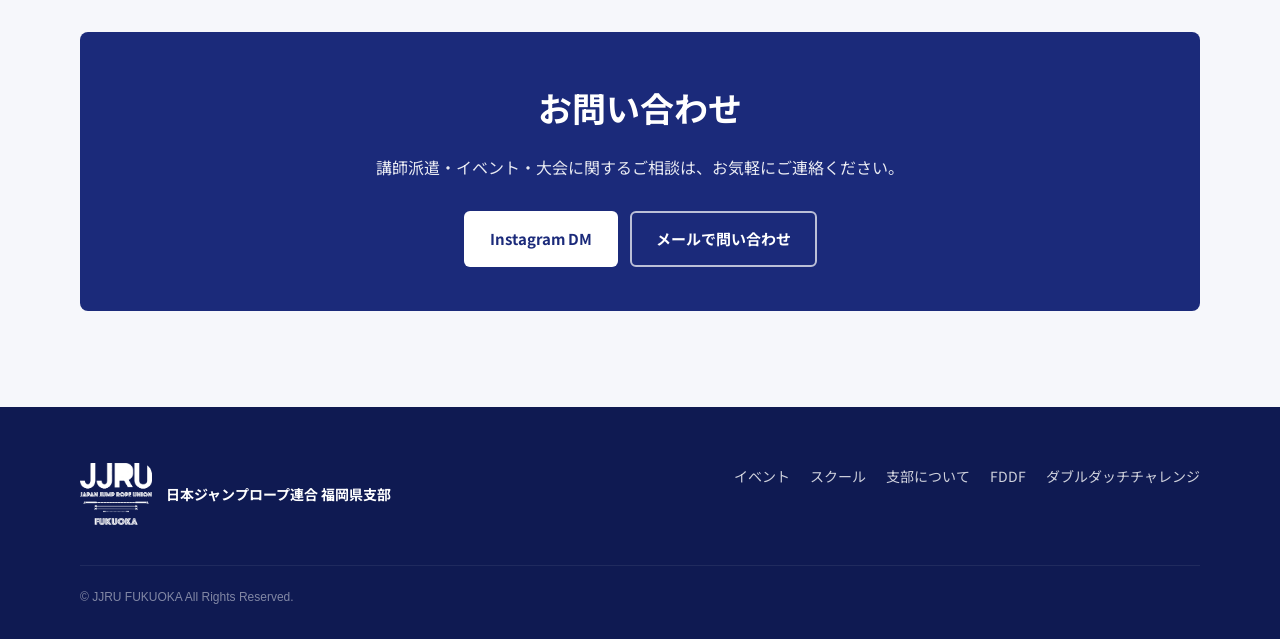
==== commit e3c5c7bd: "Add files via upload" ====
--- a/index.html
+++ b/index.html
@@ -3,9 +3,9 @@
 <head>
 <meta charset="utf-8">
 <meta name="viewport" content="width=device-width,initial-scale=1">
-<title>JJRU福岡県支部｜日本ジャンプロープ連合 福岡県支部</title>
-<meta name="description" content="日本ジャンプロープ連合福岡県支部（JJRU福岡県支部）。なわとび・ダブルダッチの普及、講習会・大会（FDDF）の運営を九州を中心に行っています。">
-<meta property="og:title" content="JJRU福岡県支部">
+<title>日本ジャンプロープ連合 福岡県支部</title>
+<meta name="description" content="日本ジャンプロープ連合 福岡県支部（JJRU 福岡県支部）。なわとび・ダブルダッチの普及、講習会・大会（FDDF）の運営を九州を中心に行っています。">
+<meta property="og:title" content="日本ジャンプロープ連合 福岡県支部">
 <meta property="og:description" content="なわとび・ダブルダッチをオリンピック種目に！九州を中心に、講習会・イベント・大会を開催しています。">
 <meta property="og:image" content="img/top/jjru-logo-sq.png">
 <meta property="og:type" content="website">
@@ -20,78 +20,59 @@
 <header class="site-header">
   <div class="wrap">
     <a class="brand" href="./">
-      <img src="img/top/jjru-logo.png" alt="JJRU FUKUOKA">
-      <span>JJRU福岡県支部<small>JAPAN JUMP ROPE UNION FUKUOKA</small></span>
+      <img src="img/top/jjru-logo.png" alt="JJRU">
+      <span>日本ジャンプロープ連合 福岡県支部</span>
     </a>
     <button class="menu-btn" aria-label="メニュー"><span></span><span></span><span></span></button>
     <nav class="nav">
-      <a href="#news">ニュース</a>
       <a href="#event">イベント</a>
       <a href="#school">スクール</a>
       <a href="#about">支部について</a>
       <a href="#gallery">ギャラリー</a>
-      <a href="fddf/" class="cta">FDDF 2026</a>
+      <a href="fddf/" class="cta">FDDF2026</a>
     </nav>
   </div>
 </header>
 
 <section class="hero">
   <div class="slides">
-    <img class="photo is-on" src="img/fddf2026/hero-1.webp" alt="FDDF 2026 ショーケースで縄を跳ぶチーム" style="object-position:50% 40%">
-    <img class="photo" src="img/fddf2026/hero-2.webp" alt="縄の中で跳ぶ女の子" loading="lazy" style="object-position:45% 35%">
-    <img class="photo" src="img/gallery/02.webp" alt="ダブルダッチチャレンジに集まった子どもたち" loading="lazy" style="object-position:50% 50%">
-    <img class="photo" src="img/fddf2026/hero-4.webp" alt="縄を跳びながらガッツポーズする子ども" loading="lazy" style="object-position:58% 35%">
-    <img class="photo" src="img/fddf2026/hero-3.webp" alt="客席で拍手する子どもたち" loading="lazy" style="object-position:40% 45%">
+    <img class="photo is-on" src="img/fddf2026/hero-2.webp" alt="縄の中で跳ぶ女の子" style="object-position:45% 35%">
+    <img class="photo" loading="lazy" src="img/fddf2026/hero-4.webp" alt="縄を跳びながらガッツポーズする子ども" style="object-position:58% 35%">
+    <img class="photo" loading="lazy" src="img/fddf2026/hero-1.webp" alt="FDDF2026 ショーケースで縄を跳ぶチーム" style="object-position:50% 40%">
+    <img class="photo" loading="lazy" src="img/fddf2026/hero-3.webp" alt="客席で拍手する子どもたち" style="object-position:40% 45%">
+    <img class="photo" loading="lazy" src="img/gallery/02.webp" alt="ダブルダッチチャレンジに集まった子どもたち" style="object-position:50% 50%">
   </div>
   <div class="slide-dots" aria-hidden="true"><i class="is-on"></i><i></i><i></i><i></i><i></i></div>
   <div class="hero-inner wrap">
-    <span class="org">日本ジャンプロープ連合 福岡県支部</span>
     <h1><span class="nb">なわとび・</span><span class="nb">ダブルダッチを</span><br><span class="nb">オリンピック種目に！</span></h1>
     <p class="lead">九州を中心に、講習会・イベント・大会を開催しています。</p>
   </div>
 </section>
 
-<!-- NEWS -->
-<section id="news">
-  <div class="wrap">
-    <div class="sec-head reveal"><div class="en">News</div><div class="ja">お知らせ</div></div>
-    <ul class="news-list reveal">
-      <li><a href="challenge/"><time>2026.11.22</time><span>ダブルダッチチャレンジ2026（久留米市荘島体育館）を開催します</span><span class="tag">チャレンジ</span></a></li>
-      <li><a href="fddf/"><time>2026.09.05</time><span>FUKUOKA DOUBLE DUTCH FESTIVAL 2026 を開催しました</span><span class="tag">FDDF</span></a></li>
-      <li><a href="challenge/"><time>2025.11.10</time><span>【ダブルダッチチャレンジ2025】</span><span class="tag">チャレンジ</span></a></li>
-      <li><a href="challenge/"><time>2024.08.15</time><span>【ダブルダッチチャレンジ終了】</span><span class="tag">チャレンジ</span></a></li>
-      <li><a href="challenge/"><time>2024.06.22</time><span>【ダブルダッチチャレンジお知らせ】</span><span class="tag">チャレンジ</span></a></li>
-    </ul>
-  </div>
-</section>
-
 <!-- EVENT -->
 <section id="event" class="soft">
   <div class="wrap">
-    <div class="sec-head reveal"><div class="en">Event</div><div class="ja">イベント</div></div>
+    <div class="sec-head reveal"><div class="ja">イベント</div></div>
     <div class="events">
       <article class="event reveal">
-        <div class="thumb photo"><img src="img/fddf2026/comp-5.webp" alt="FDDF 2026 ショーケースの様子"></div>
+        <div class="thumb photo"><img src="img/fddf2026/comp-5.webp" alt="FDDF2026 ショーケースの様子"></div>
         <div class="body">
-          <span class="label">COMPETITION</span>
-          <h3>Fukuoka Double Dutch Festival</h3>
+          <h3>FUKUOKA DOUBLE DUTCH FESTIVAL</h3>
           <p>九州唯一のダブルダッチの大会！ショーケース・1on1バトルの熱い戦いが繰り広げられる、年に一度のお祭り。</p>
-          <a class="more" href="fddf/">FDDF 2026 特設ページ</a>
+          <a class="more" href="fddf/">FDDF2026 特設ページ</a>
         </div>
       </article>
       <article class="event reveal">
-        <div class="thumb" style="background:#fff7e0"><img src="img/top/ddc-logo.png" alt="DOUBLE DUTCH CHALLENGE"></div>
+        <div class="thumb"><img src="img/top/ddc-logo.png" alt="DOUBLE DUTCH CHALLENGE"></div>
         <div class="body">
-          <span class="label">WORKSHOP</span>
           <h3>ダブルダッチチャレンジ</h3>
           <p>やったことがない人も、レベルアップしたい人も参加できる講習会。最後には、どれだけできるようになったかを試す記録会も！</p>
           <a class="more" href="challenge/">2026年の詳細・申し込み</a>
         </div>
       </article>
       <article class="event reveal">
-        <div class="thumb" style="background:#fff9c4"><img src="img/top/letsplay.png" alt="LET'S PLAY DOUBLE DUTCH"></div>
+        <div class="thumb"><img src="img/top/letsplay-ink.png" alt="LET'S PLAY DOUBLE DUTCH"></div>
         <div class="body">
-          <span class="label">PRACTICE</span>
           <h3>Let's Play Double Dutch</h3>
           <p>ダブルダッチ好きが集まる練習の場。初心者大歓迎！2か月に1回程度、天神中央公園にて開催しています。</p>
           <a class="more" href="https://instagram.com/jjru_fukuoka" target="_blank" rel="noopener">開催情報はInstagramで</a>
@@ -104,7 +85,7 @@
 <!-- SCHOOL -->
 <section id="school">
   <div class="wrap">
-    <div class="sec-head reveal"><div class="en">School</div><div class="ja">スクール情報</div></div>
+    <div class="sec-head reveal"><div class="ja">スクール情報</div></div>
     <div class="schools">
       <div class="school reveal" style="--c:#e60033">
         <h3>Be color</h3>
@@ -137,22 +118,22 @@
 <!-- ABOUT -->
 <section id="about" class="soft">
   <div class="wrap">
-    <div class="sec-head reveal"><div class="en">About</div><div class="ja">JJRU福岡県支部について</div></div>
+    <div class="sec-head reveal"><div class="ja">日本ジャンプロープ連合 福岡県支部について</div></div>
     <div class="about">
       <div class="mission reveal">
-        <img src="img/top/jjru-logo.png" alt="JJRU FUKUOKA">
+        <img src="img/top/jjru-logo-white.png" alt="JJRU">
         <p class="q">『なわとび・ダブルダッチを<br><span>オリンピック種目に！</span>』</p>
         <p>日本ジャンプロープ連合（JJRU）の地方組織として、この目標に向かって九州を中心に活動しています。なわとび・ダブルダッチの普及や競技者の拡大を目指し、講習会やイベント・大会を実施。すべてのなわとび・ダブルダッチ愛好者の技術の向上に寄与することを目的とする団体です。</p>
       </div>
       <div class="reveal">
         <dl class="info">
-          <dt>名称</dt><dd>日本ジャンプロープ連合 福岡県支部（JJRU福岡県支部）</dd>
+          <dt>名称</dt><dd>日本ジャンプロープ連合 福岡県支部（JJRU 福岡県支部）</dd>
         </dl>
         <h3>沿革</h3>
         <ul class="timeline">
           <li><time>2008.01</time><p>日本ロープスキッピング連盟 福岡支部（JRSF福岡支部）設立</p></li>
           <li><time>2014.09</time><p>福岡県ダブルダッチ協会（FDDA）設立</p></li>
-          <li><time>2021.06</time><p>JRSF福岡県支部とFDDAが合併し、<strong>日本ジャンプロープ連合 福岡県支部（JJRU福岡県支部）</strong>設立</p></li>
+          <li><time>2021.06</time><p>JRSF福岡県支部とFDDAが合併し、<strong>日本ジャンプロープ連合 福岡県支部（JJRU 福岡県支部）</strong>設立</p></li>
         </ul>
         <h3>活動内容</h3>
         <ul class="activities">
@@ -170,21 +151,21 @@
 <!-- GALLERY -->
 <section id="gallery">
   <div class="wrap">
-    <div class="sec-head reveal"><div class="en">Gallery</div><div class="ja">活動写真</div></div>
+    <div class="sec-head reveal"><div class="ja">活動写真</div></div>
     <div class="gallery reveal">
-      <button data-full="img/fddf2026/group.webp"><img src="img/fddf2026/group.webp" alt="FDDF 2026 集合写真" loading="lazy"></button>
-      <button data-full="img/fddf2026/free-1.webp"><img src="img/fddf2026/free-1.webp" alt="FDDF 2026 ショーケース" loading="lazy"></button>
-      <button data-full="img/fddf2026/choryumon-1.webp"><img src="img/fddf2026/choryumon-1.webp" alt="FDDF 2026 跳龍門" loading="lazy"></button>
-      <button data-full="img/fddf2026/comp-1.webp"><img src="img/fddf2026/comp-1.webp" alt="FDDF 2026 ショーケース" loading="lazy"></button>
-      <button data-full="img/fddf2026/comp-2.webp"><img src="img/fddf2026/comp-2.webp" alt="FDDF 2026 ショーケース" loading="lazy"></button>
-      <button data-full="img/fddf2026/free-3.webp"><img src="img/fddf2026/free-3.webp" alt="FDDF 2026 ショーケース" loading="lazy"></button>
-      <button data-full="img/fddf2026/comp-3.webp"><img src="img/fddf2026/comp-3.webp" alt="FDDF 2026 ショーケース" loading="lazy"></button>
+      <button data-full="img/fddf2026/group.webp"><img src="img/fddf2026/group.webp" alt="FDDF2026 集合写真" loading="lazy"></button>
+      <button data-full="img/fddf2026/free-1.webp"><img src="img/fddf2026/free-1.webp" alt="FDDF2026 ショーケース" loading="lazy"></button>
+      <button data-full="img/fddf2026/choryumon-1.webp"><img src="img/fddf2026/choryumon-1.webp" alt="FDDF2026 跳龍門" loading="lazy"></button>
+      <button data-full="img/fddf2026/comp-1.webp"><img src="img/fddf2026/comp-1.webp" alt="FDDF2026 ショーケース" loading="lazy"></button>
+      <button data-full="img/fddf2026/comp-2.webp"><img src="img/fddf2026/comp-2.webp" alt="FDDF2026 ショーケース" loading="lazy"></button>
+      <button data-full="img/fddf2026/free-3.webp"><img src="img/fddf2026/free-3.webp" alt="FDDF2026 ショーケース" loading="lazy"></button>
+      <button data-full="img/fddf2026/comp-3.webp"><img src="img/fddf2026/comp-3.webp" alt="FDDF2026 ショーケース" loading="lazy"></button>
       <button data-full="img/gallery/04.webp"><img src="img/gallery/04.webp" alt="ダブルダッチチャレンジ" loading="lazy"></button>
-      <button data-full="img/fddf2026/free-2.webp"><img src="img/fddf2026/free-2.webp" alt="FDDF 2026 ショーケース" loading="lazy"></button>
-      <button data-full="img/fddf2026/choryumon-3.webp"><img src="img/fddf2026/choryumon-3.webp" alt="FDDF 2026 跳龍門" loading="lazy"></button>
+      <button data-full="img/fddf2026/free-2.webp"><img src="img/fddf2026/free-2.webp" alt="FDDF2026 ショーケース" loading="lazy"></button>
+      <button data-full="img/fddf2026/choryumon-3.webp"><img src="img/fddf2026/choryumon-3.webp" alt="FDDF2026 跳龍門" loading="lazy"></button>
       <button data-full="img/gallery/06.webp"><img src="img/gallery/06.webp" alt="ダブルダッチチャレンジ" loading="lazy"></button>
-      <button data-full="img/fddf2026/choryumon-2.webp"><img src="img/fddf2026/choryumon-2.webp" alt="FDDF 2026 跳龍門" loading="lazy"></button>
-      <button data-full="img/fddf2026/cast-group.webp"><img src="img/fddf2026/cast-group.webp" alt="FDDF 2026 キャスト" loading="lazy"></button>
+      <button data-full="img/fddf2026/choryumon-2.webp"><img src="img/fddf2026/choryumon-2.webp" alt="FDDF2026 跳龍門" loading="lazy"></button>
+      <button data-full="img/fddf2026/cast-group.webp"><img src="img/fddf2026/cast-group.webp" alt="FDDF2026 キャスト" loading="lazy"></button>
     </div>
   </div>
 </section>
@@ -192,19 +173,19 @@
 <!-- LINKS + CONTACT -->
 <section id="contact" class="soft">
   <div class="wrap">
-    <div class="sec-head reveal"><div class="en">Links</div><div class="ja">リンク</div></div>
+    <div class="sec-head reveal"><div class="ja">リンク</div></div>
     <div class="link-cards reveal" style="margin-bottom:64px">
       <a class="link-card" href="https://instagram.com/jjru_fukuoka" target="_blank" rel="noopener">
         <span class="ic" style="background:linear-gradient(45deg,#f58529,#dd2a7b,#8134af)">IG</span>
-        <span>Instagram<small>@jjru_fukuoka</small></span>
+        <span>Instagram（@jjru_fukuoka）</span>
       </a>
       <a class="link-card" href="https://jjru.sport/jjru/" target="_blank" rel="noopener">
         <span class="ic" style="background:var(--navy)">JJ</span>
-        <span>日本ジャンプロープ連合<small>JJRU 本部</small></span>
+        <span>日本ジャンプロープ連合（本部）</span>
       </a>
       <a class="link-card" href="fddf/">
         <span class="ic" style="background:var(--orange)">FD</span>
-        <span>FDDF 特設ページ<small>Fukuoka Double Dutch Festival</small></span>
+        <span>FUKUOKA DOUBLE DUTCH FESTIVAL</span>
       </a>
     </div>
     <div class="contact-box reveal">
@@ -221,11 +202,11 @@
 <footer class="site-footer">
   <div class="wrap">
     <div class="f-brand">
-      <img src="img/top/jjru-logo.png" alt="">
-      <div><strong>JJRU福岡県支部</strong>日本ジャンプロープ連合 福岡県支部</div>
+      <img src="img/top/jjru-logo-white.png" alt="">
+      <div><strong>日本ジャンプロープ連合 福岡県支部</strong></div>
     </div>
     <nav>
-      <a href="#news">ニュース</a><a href="#event">イベント</a><a href="#school">スクール</a><a href="#about">支部について</a><a href="fddf/">FDDF</a><a href="challenge/">ダブルダッチチャレンジ</a>
+      <a href="#event">イベント</a><a href="#school">スクール</a><a href="#about">支部について</a><a href="fddf/">FDDF</a><a href="challenge/">ダブルダッチチャレンジ</a>
     </nav>
     <div class="copy">© JJRU FUKUOKA All Rights Reserved.</div>
   </div>
--- a/css/style.css
+++ b/css/style.css
@@ -240,3 +240,12 @@
 .slide-dots i{width:8px;height:8px;border-radius:50%;background:rgba(255,255,255,.45)}
 .slide-dots i.is-on{background:#fff}
 @media (max-width:700px){.slide-dots{right:16px;bottom:14px}}
+/* 2026-11 修正：ロゴ透過・サブラベル削除に合わせて */
+.sec-head .ja{margin-top:0}
+.brand span{font-size:15px}
+.site-footer .f-brand img{background:none!important;padding:0!important;width:72px}
+.about .mission img{background:none;padding:0;width:140px}
+.event .thumb{background:#fff;border-bottom:1px solid var(--line)}
+.event .thumb img{max-width:82%}
+@media (max-width:420px){.brand span{font-size:13px}}
+.event .thumb.photo img{max-width:100%}
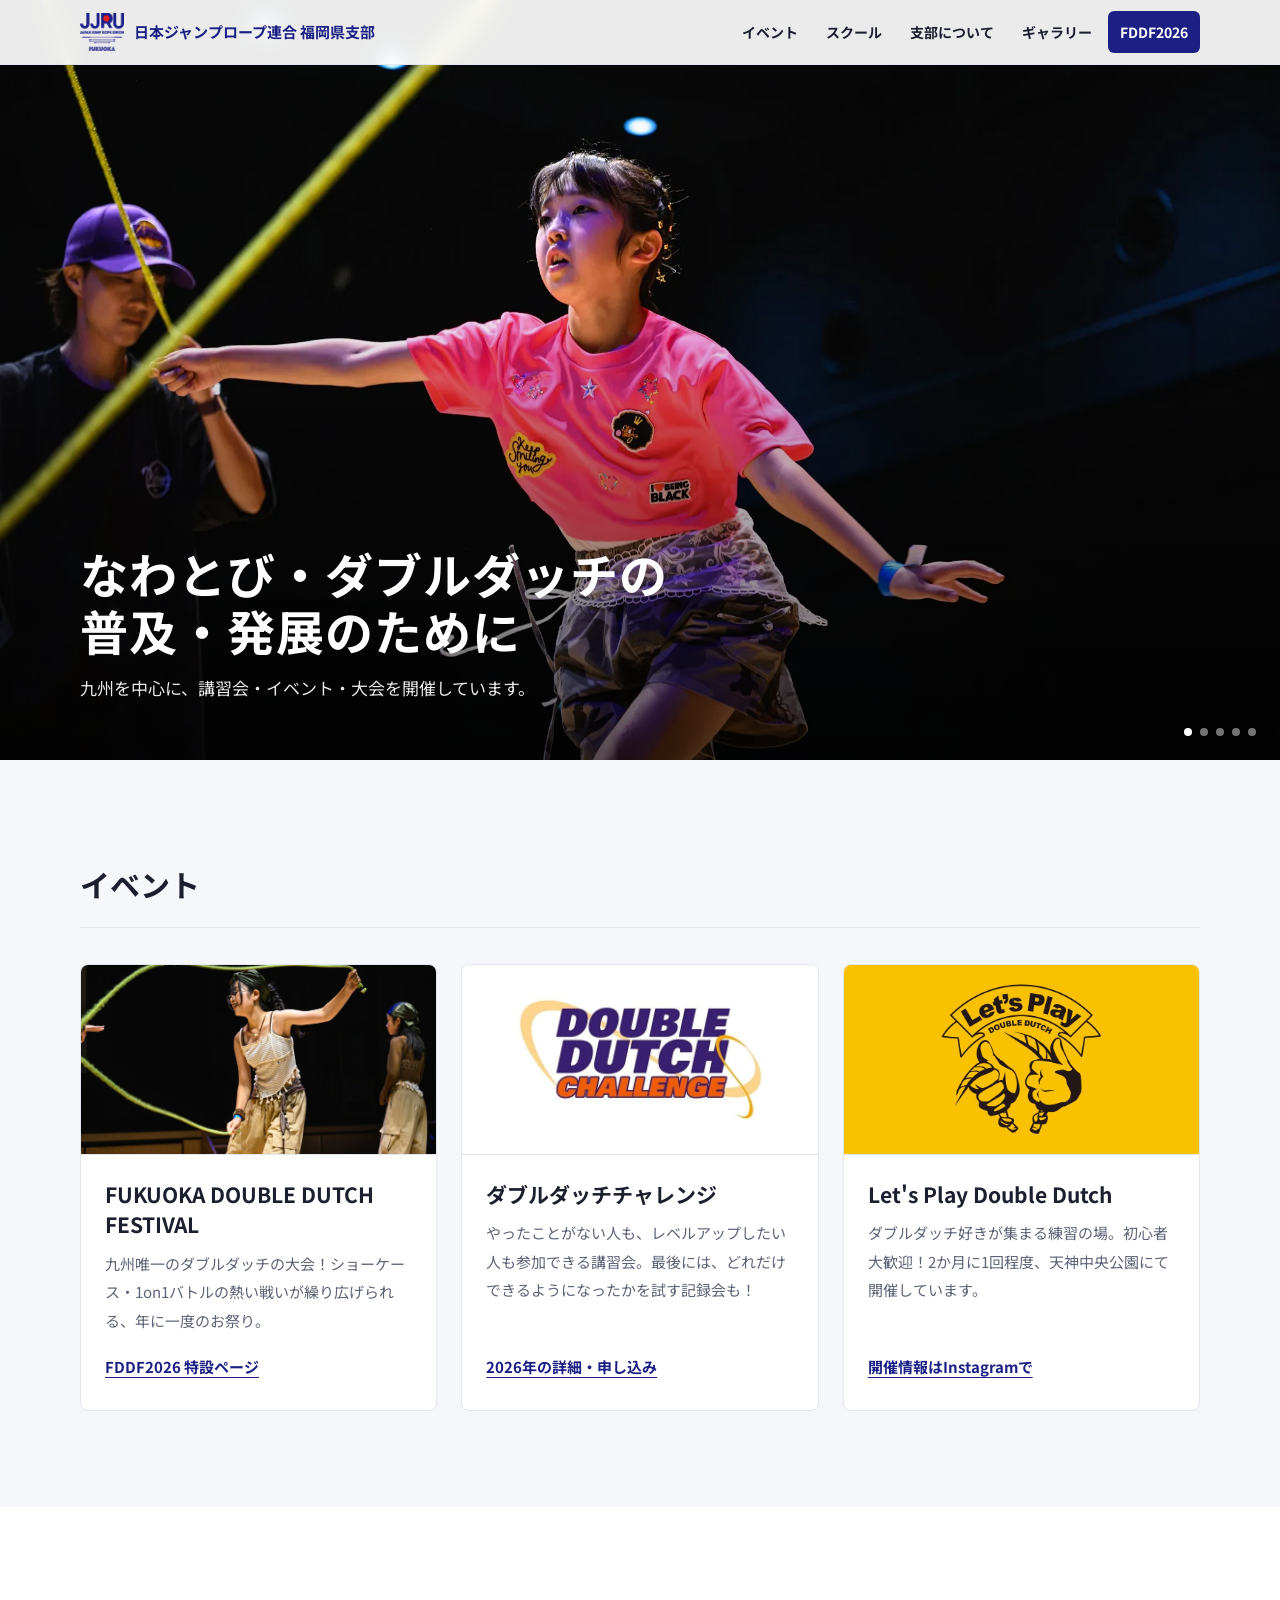
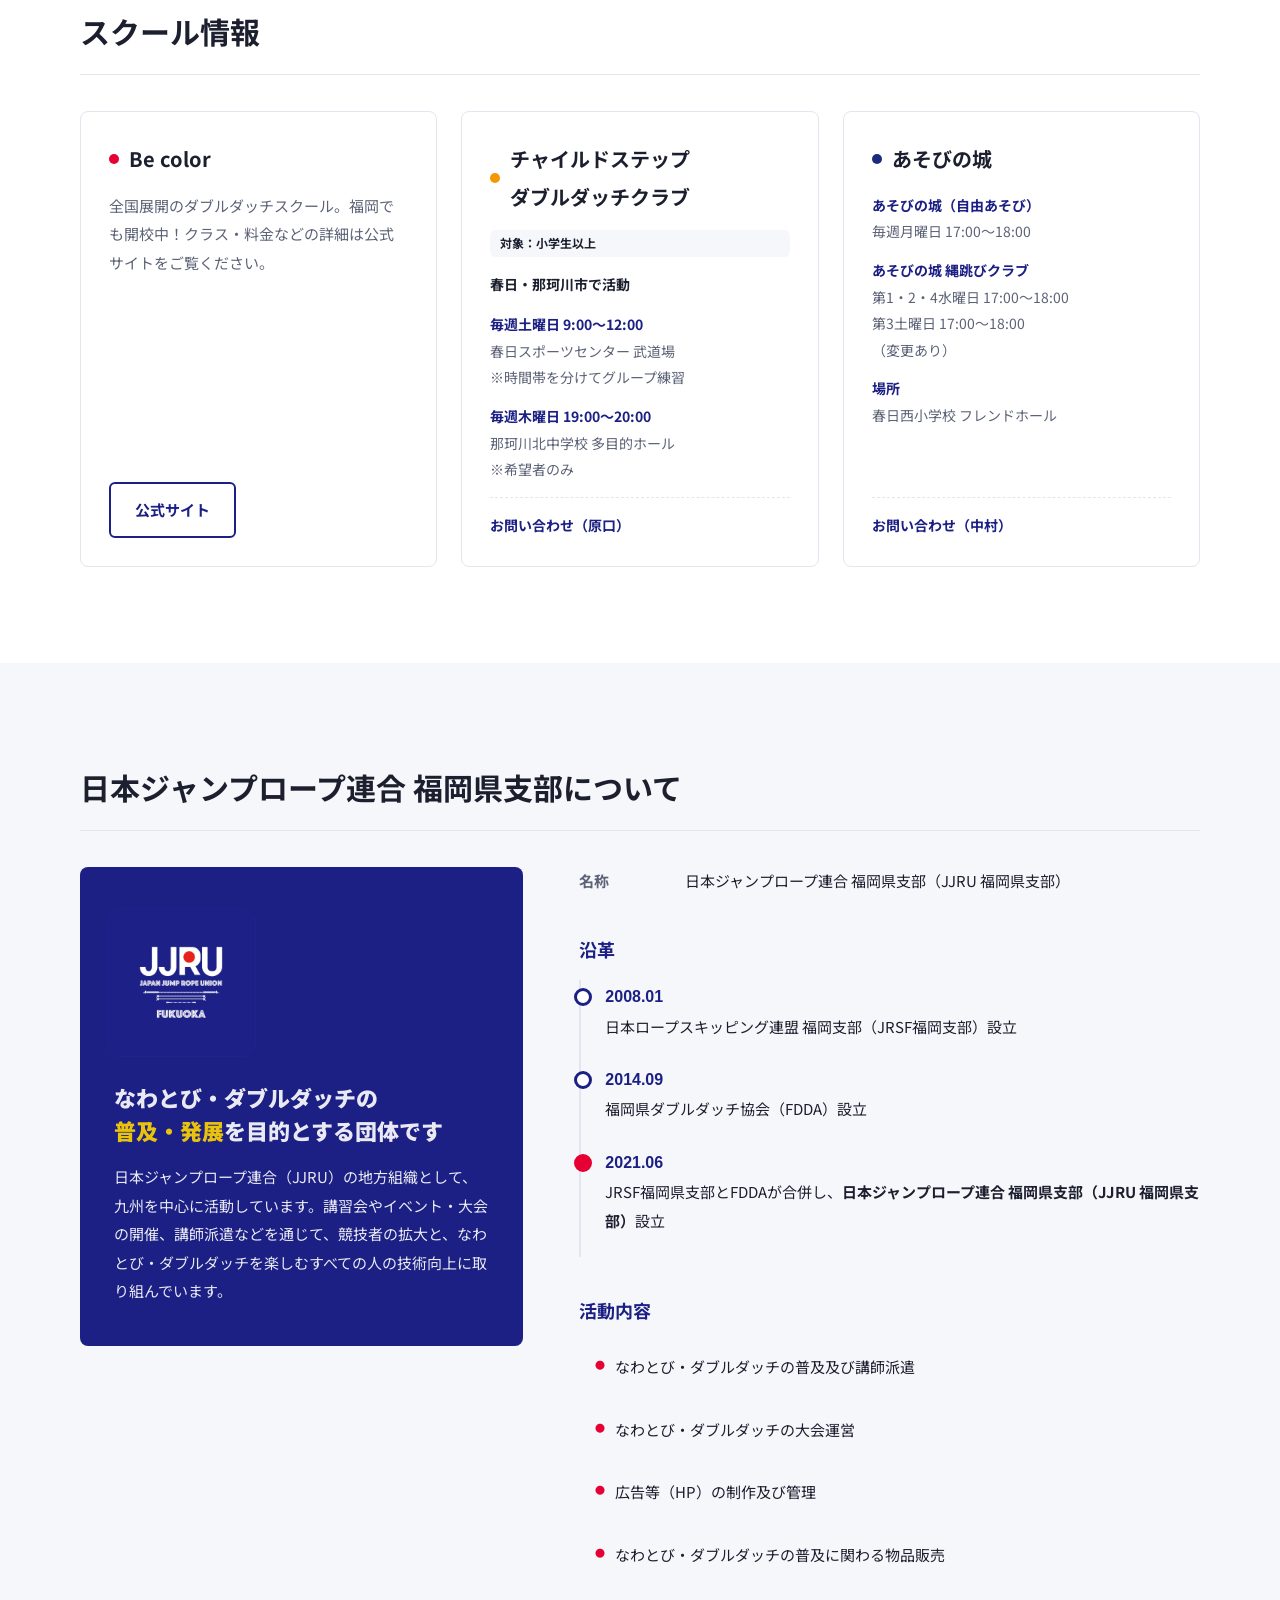
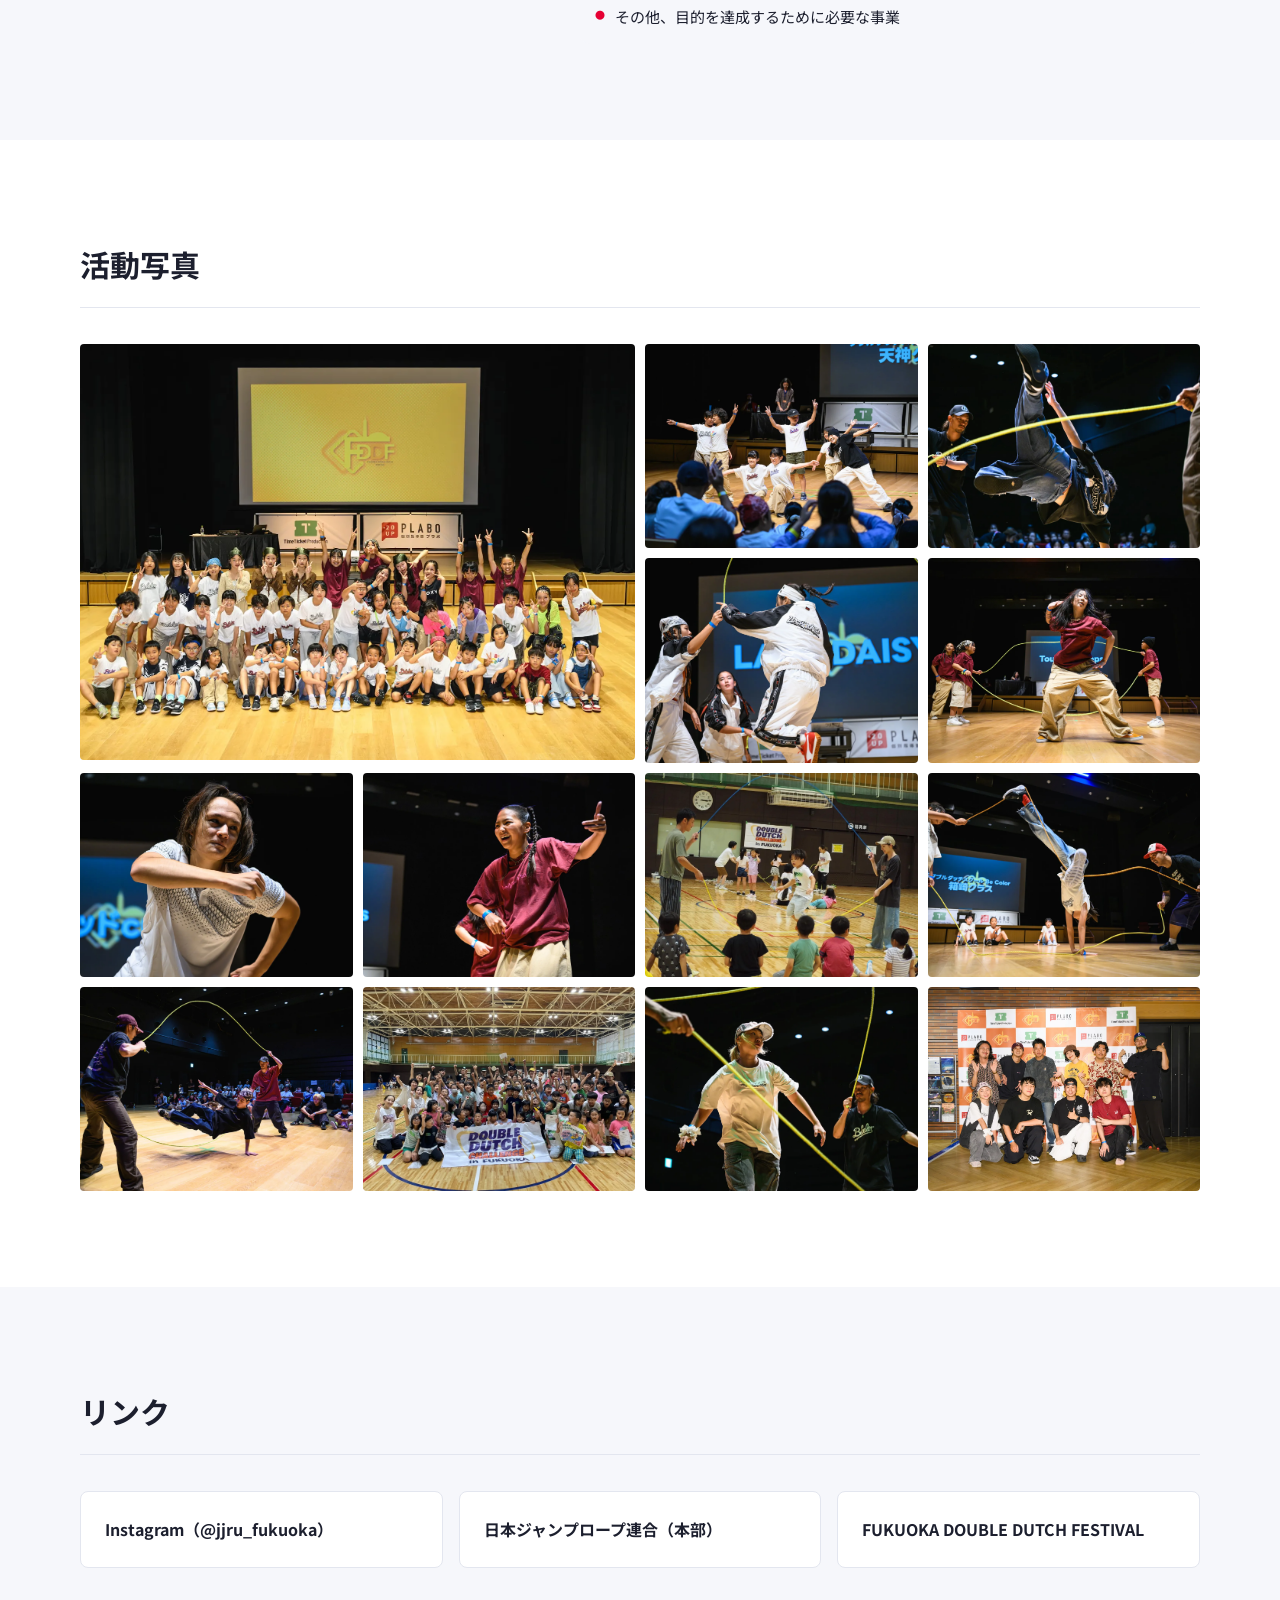
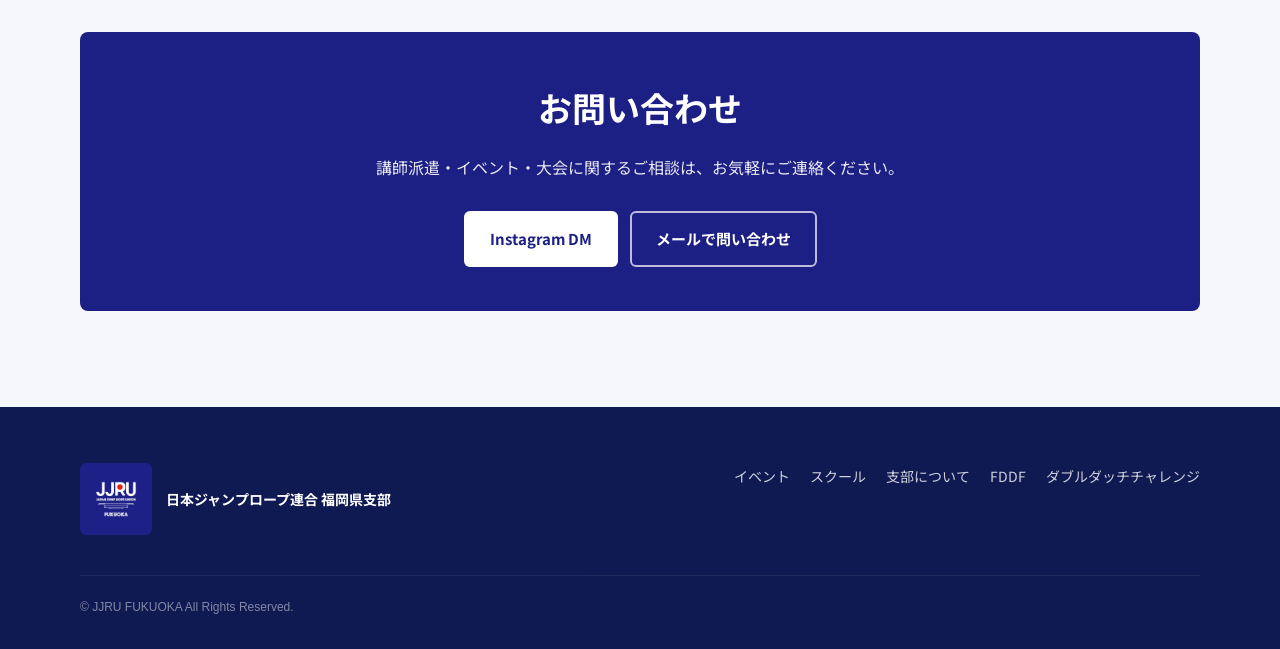
==== commit 602c864d: "Add files via upload" ====
--- a/index.html
+++ b/index.html
@@ -6,10 +6,12 @@
 <title>日本ジャンプロープ連合 福岡県支部</title>
 <meta name="description" content="日本ジャンプロープ連合 福岡県支部（JJRU 福岡県支部）。なわとび・ダブルダッチの普及、講習会・大会（FDDF）の運営を九州を中心に行っています。">
 <meta property="og:title" content="日本ジャンプロープ連合 福岡県支部">
-<meta property="og:description" content="なわとび・ダブルダッチをオリンピック種目に！九州を中心に、講習会・イベント・大会を開催しています。">
-<meta property="og:image" content="img/top/jjru-logo-sq.png">
+<meta property="og:description" content="なわとび・ダブルダッチの普及・発展を目的に、九州を中心に講習会・イベント・大会を開催しています。">
+<meta property="og:image" content="img/top/jjru-logo-blue.jpg">
 <meta property="og:type" content="website">
-<link rel="icon" href="img/top/jjru-logo-sq.png">
+<link rel="icon" type="image/png" sizes="32x32" href="img/top/favicon-32.png">
+<link rel="icon" type="image/png" sizes="512x512" href="img/top/jjru-icon-512.png">
+<link rel="apple-touch-icon" href="img/top/apple-touch-icon.png">
 <link rel="preconnect" href="https://fonts.googleapis.com">
 <link rel="preconnect" href="https://fonts.gstatic.com" crossorigin>
 <link href="https://fonts.googleapis.com/css2?family=Noto+Sans+JP:wght@400;500;700&display=swap" rel="stylesheet">
@@ -44,7 +46,7 @@
   </div>
   <div class="slide-dots" aria-hidden="true"><i class="is-on"></i><i></i><i></i><i></i><i></i></div>
   <div class="hero-inner wrap">
-    <h1><span class="nb">なわとび・</span><span class="nb">ダブルダッチを</span><br><span class="nb">オリンピック種目に！</span></h1>
+    <h1><span class="nb">なわとび・ダブルダッチの</span><br><span class="nb">普及・発展のために</span></h1>
     <p class="lead">九州を中心に、講習会・イベント・大会を開催しています。</p>
   </div>
 </section>
@@ -71,7 +73,7 @@
         </div>
       </article>
       <article class="event reveal">
-        <div class="thumb"><img src="img/top/letsplay-ink.png" alt="LET'S PLAY DOUBLE DUTCH"></div>
+        <div class="thumb photo"><img src="img/top/letsplay.jpg" alt="Let's Play DOUBLE DUTCH"></div>
         <div class="body">
           <h3>Let's Play Double Dutch</h3>
           <p>ダブルダッチ好きが集まる練習の場。初心者大歓迎！2か月に1回程度、天神中央公園にて開催しています。</p>
@@ -121,9 +123,9 @@
     <div class="sec-head reveal"><div class="ja">日本ジャンプロープ連合 福岡県支部について</div></div>
     <div class="about">
       <div class="mission reveal">
-        <img src="img/top/jjru-logo-white.png" alt="JJRU">
-        <p class="q">『なわとび・ダブルダッチを<br><span>オリンピック種目に！</span>』</p>
-        <p>日本ジャンプロープ連合（JJRU）の地方組織として、この目標に向かって九州を中心に活動しています。なわとび・ダブルダッチの普及や競技者の拡大を目指し、講習会やイベント・大会を実施。すべてのなわとび・ダブルダッチ愛好者の技術の向上に寄与することを目的とする団体です。</p>
+        <img src="img/top/jjru-logo-blue.jpg" alt="JJRU">
+        <p class="q">なわとび・ダブルダッチの<br><span>普及・発展</span>を目的とする団体です</p>
+        <p>日本ジャンプロープ連合（JJRU）の地方組織として、九州を中心に活動しています。講習会やイベント・大会の開催、講師派遣などを通じて、競技者の拡大と、なわとび・ダブルダッチを楽しむすべての人の技術向上に取り組んでいます。</p>
       </div>
       <div class="reveal">
         <dl class="info">
@@ -202,7 +204,7 @@
 <footer class="site-footer">
   <div class="wrap">
     <div class="f-brand">
-      <img src="img/top/jjru-logo-white.png" alt="">
+      <img src="img/top/jjru-logo-blue.jpg" alt="">
       <div><strong>日本ジャンプロープ連合 福岡県支部</strong></div>
     </div>
     <nav>
--- a/css/style.css
+++ b/css/style.css
@@ -249,3 +249,10 @@
 .event .thumb img{max-width:82%}
 @media (max-width:420px){.brand span{font-size:13px}}
 .event .thumb.photo img{max-width:100%}
+/* JJRUロゴは「透過」か「青背景」の2種のみ使用（レギュレーション） */
+:root{--navy:#1c2084}
+.about .mission{background:#1c2084}
+.about .mission img{width:150px;margin-left:-8px}
+.about .mission .q{font-size:22px}
+.site-footer .f-brand img{width:72px;border-radius:6px}
+.event .thumb{overflow:hidden}.event .thumb.photo{display:block}.event .thumb.photo img{width:100%;height:100%;max-height:none;object-fit:cover}
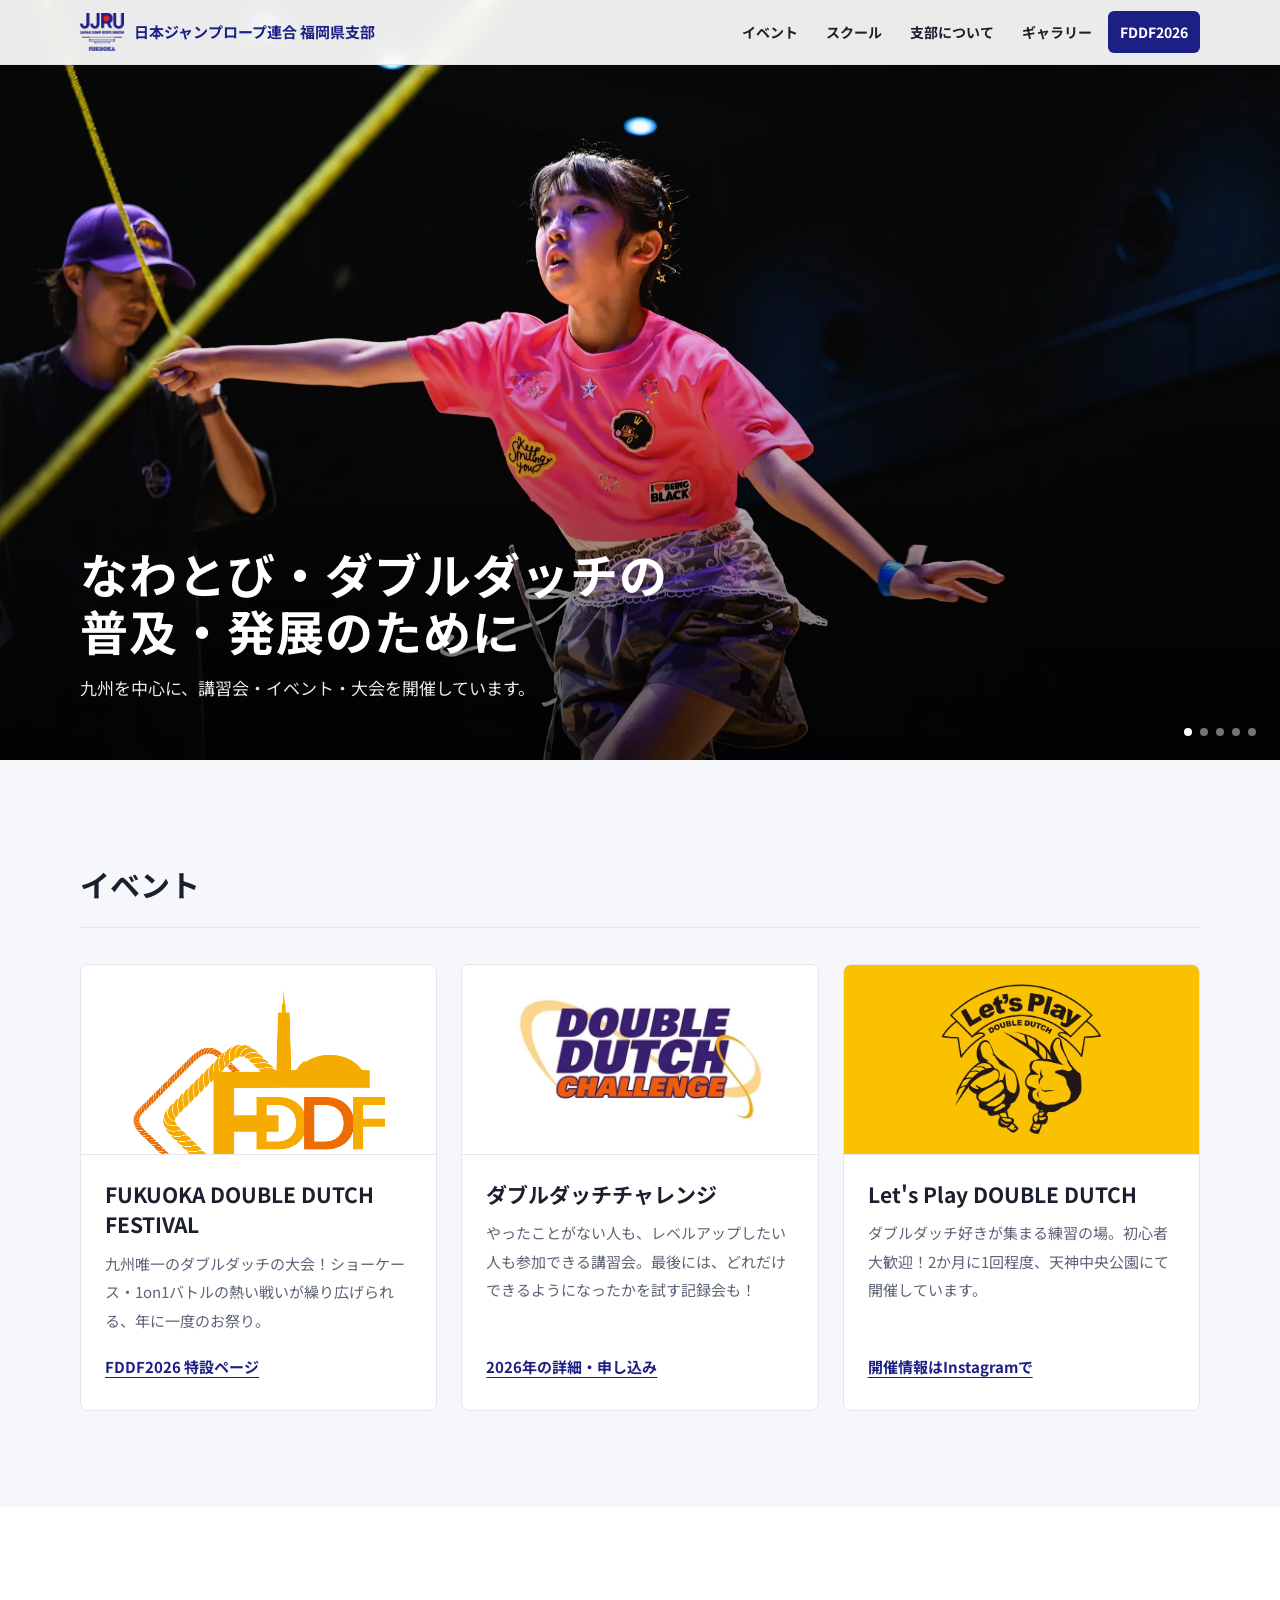
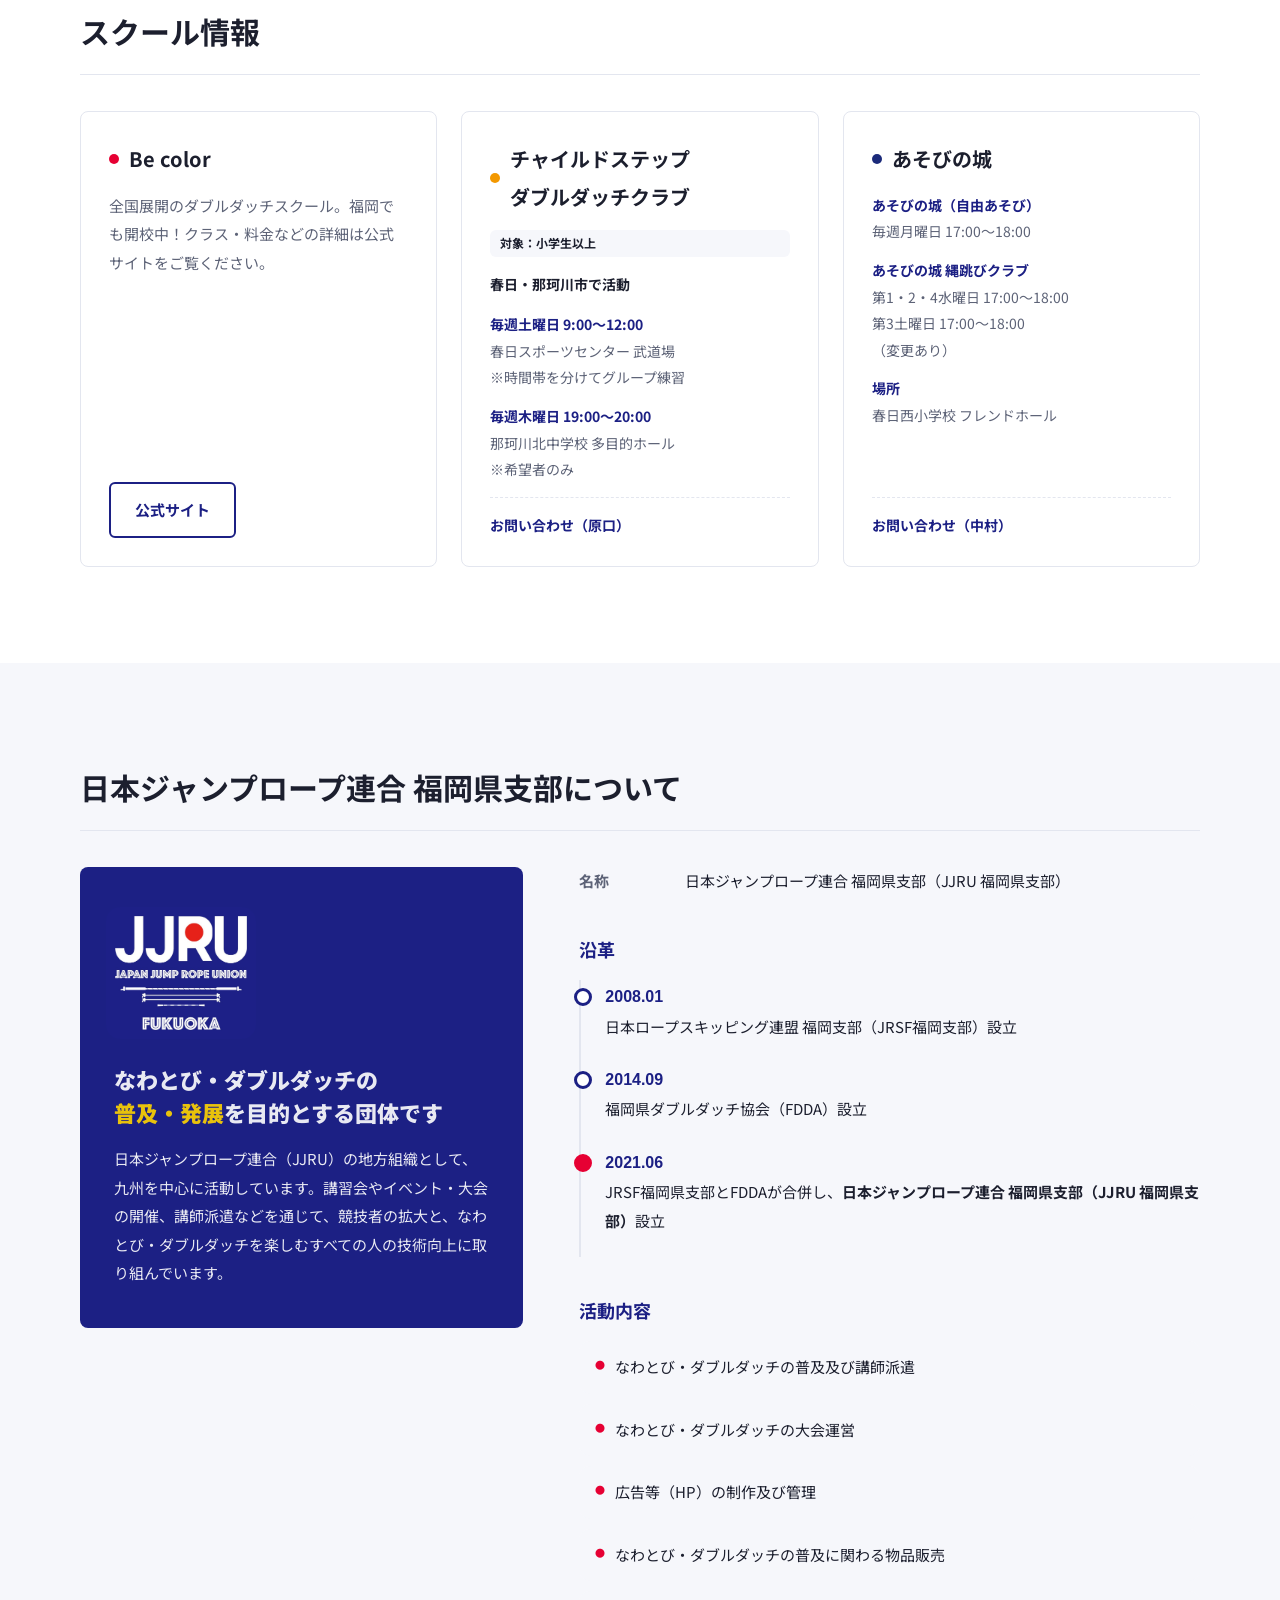
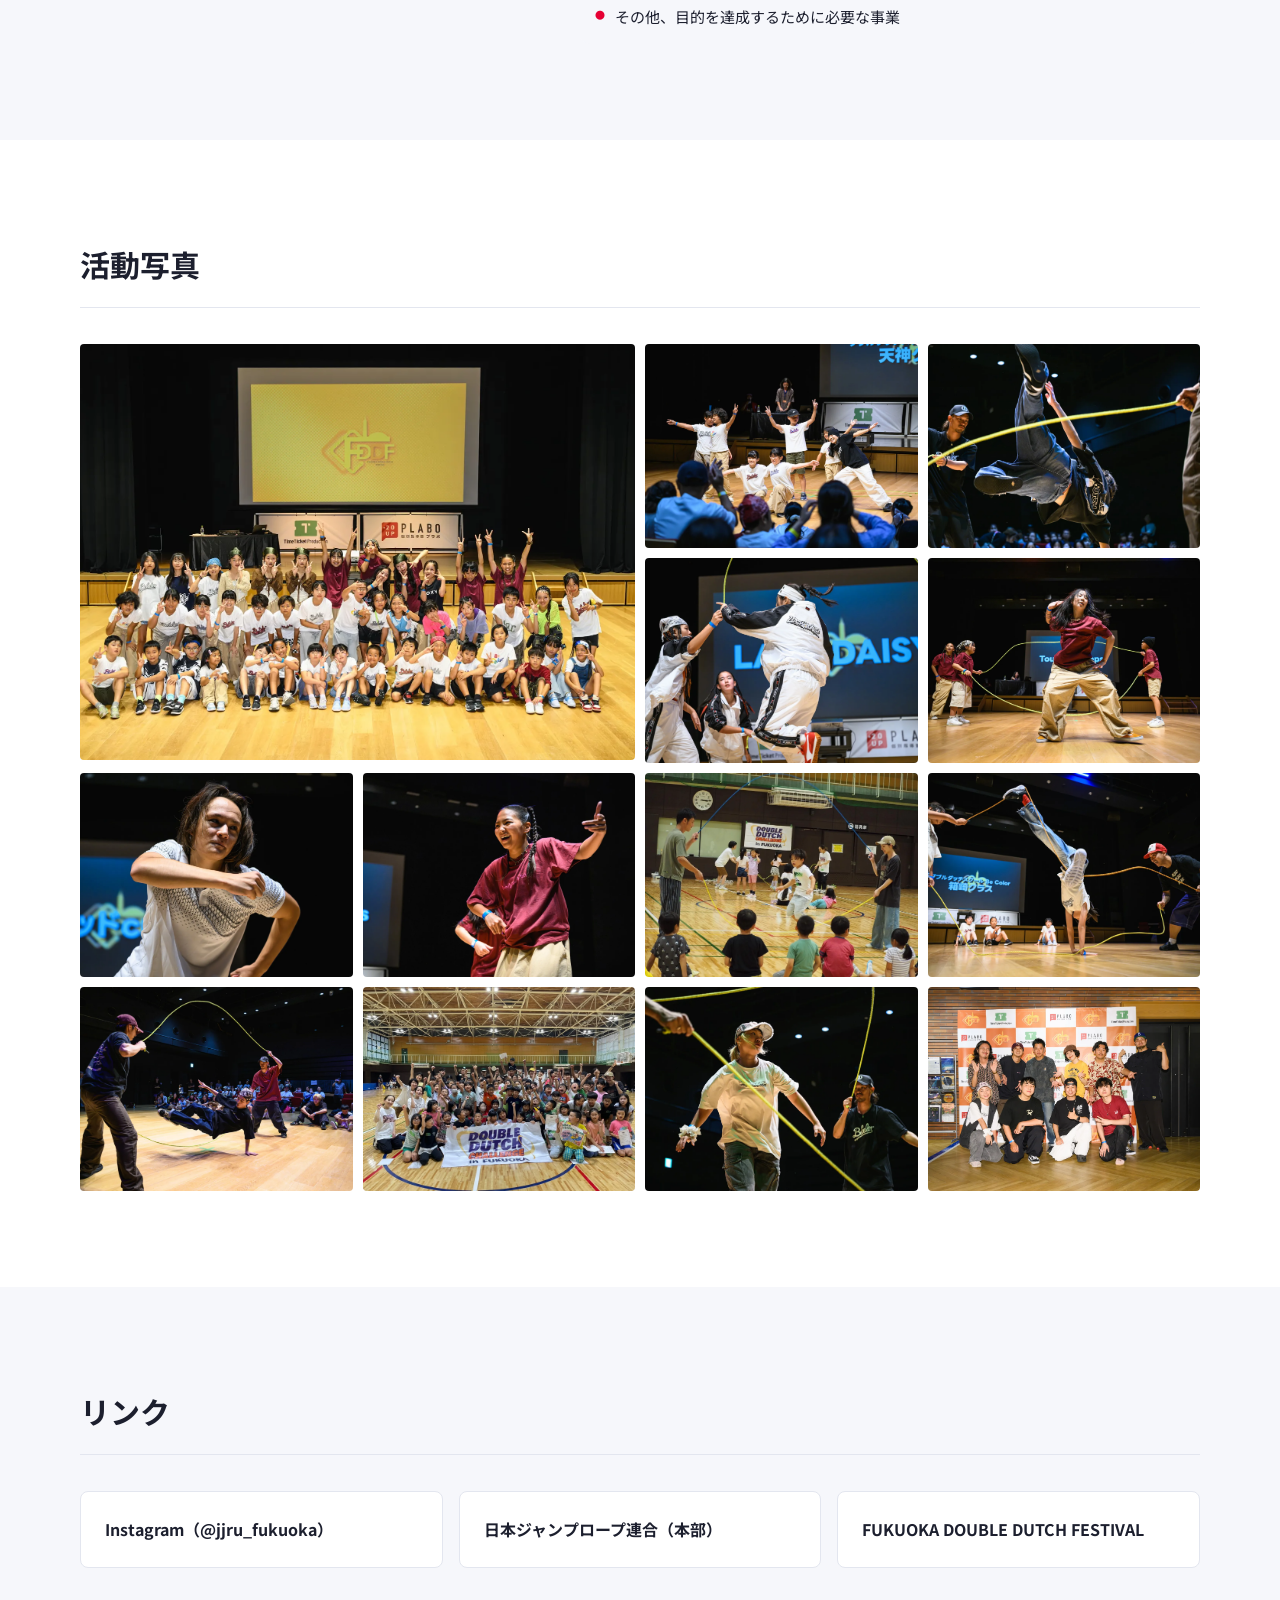
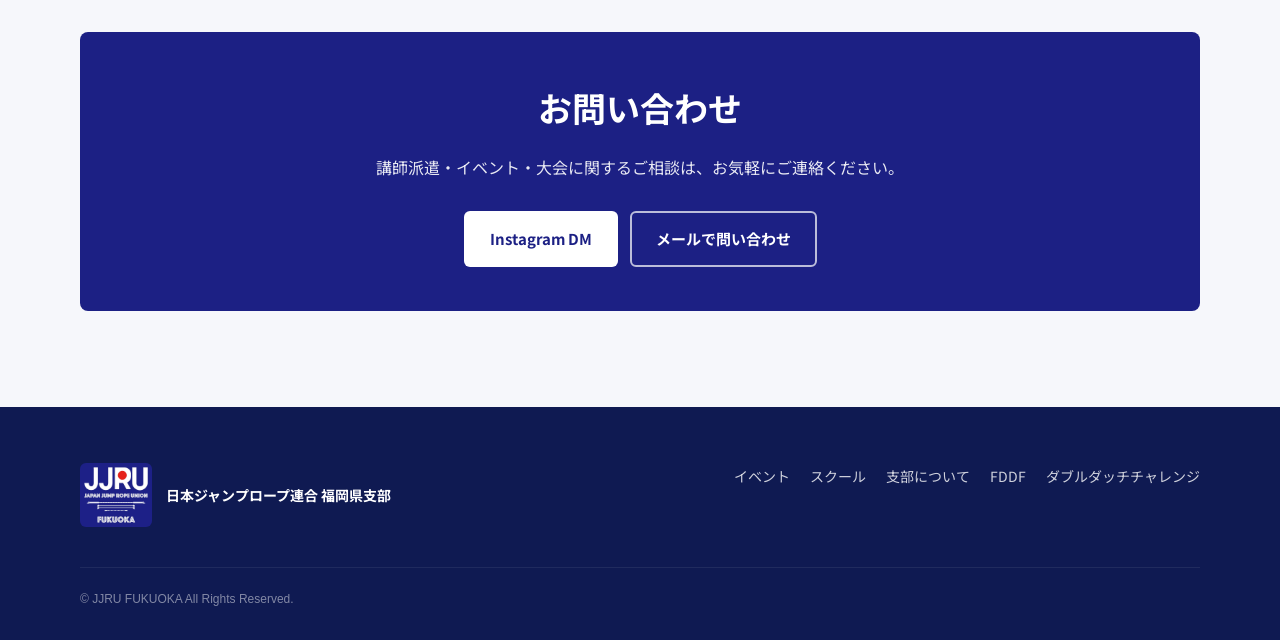
==== commit 319781c3: "Add files via upload" ====
--- a/index.html
+++ b/index.html
@@ -57,7 +57,7 @@
     <div class="sec-head reveal"><div class="ja">イベント</div></div>
     <div class="events">
       <article class="event reveal">
-        <div class="thumb photo"><img src="img/fddf2026/comp-5.webp" alt="FDDF2026 ショーケースの様子"></div>
+        <div class="thumb"><img src="img/fddf/fddf-logo.png" alt="FUKUOKA DOUBLE DUTCH FESTIVAL"></div>
         <div class="body">
           <h3>FUKUOKA DOUBLE DUTCH FESTIVAL</h3>
           <p>九州唯一のダブルダッチの大会！ショーケース・1on1バトルの熱い戦いが繰り広げられる、年に一度のお祭り。</p>
@@ -75,7 +75,7 @@
       <article class="event reveal">
         <div class="thumb photo"><img src="img/top/letsplay.jpg" alt="Let's Play DOUBLE DUTCH"></div>
         <div class="body">
-          <h3>Let's Play Double Dutch</h3>
+          <h3>Let's Play DOUBLE DUTCH</h3>
           <p>ダブルダッチ好きが集まる練習の場。初心者大歓迎！2か月に1回程度、天神中央公園にて開催しています。</p>
           <a class="more" href="https://instagram.com/jjru_fukuoka" target="_blank" rel="noopener">開催情報はInstagramで</a>
         </div>
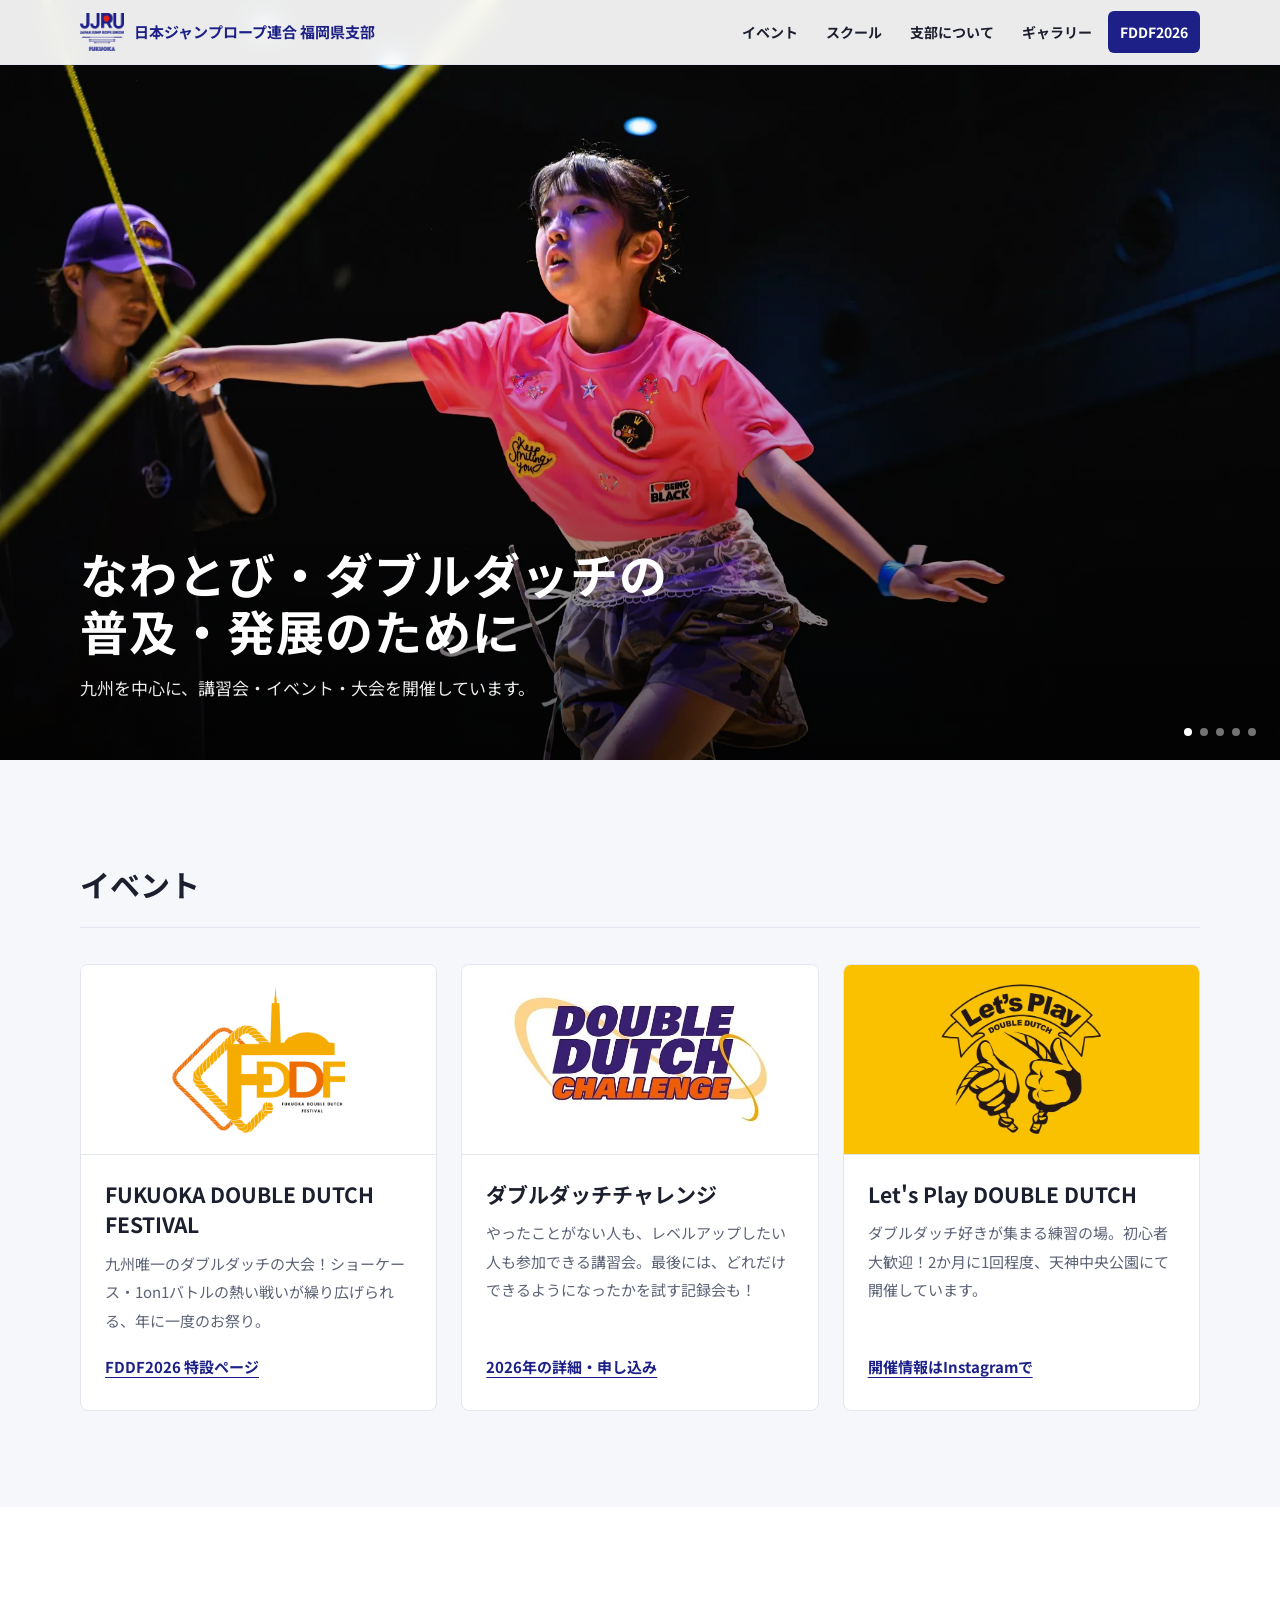
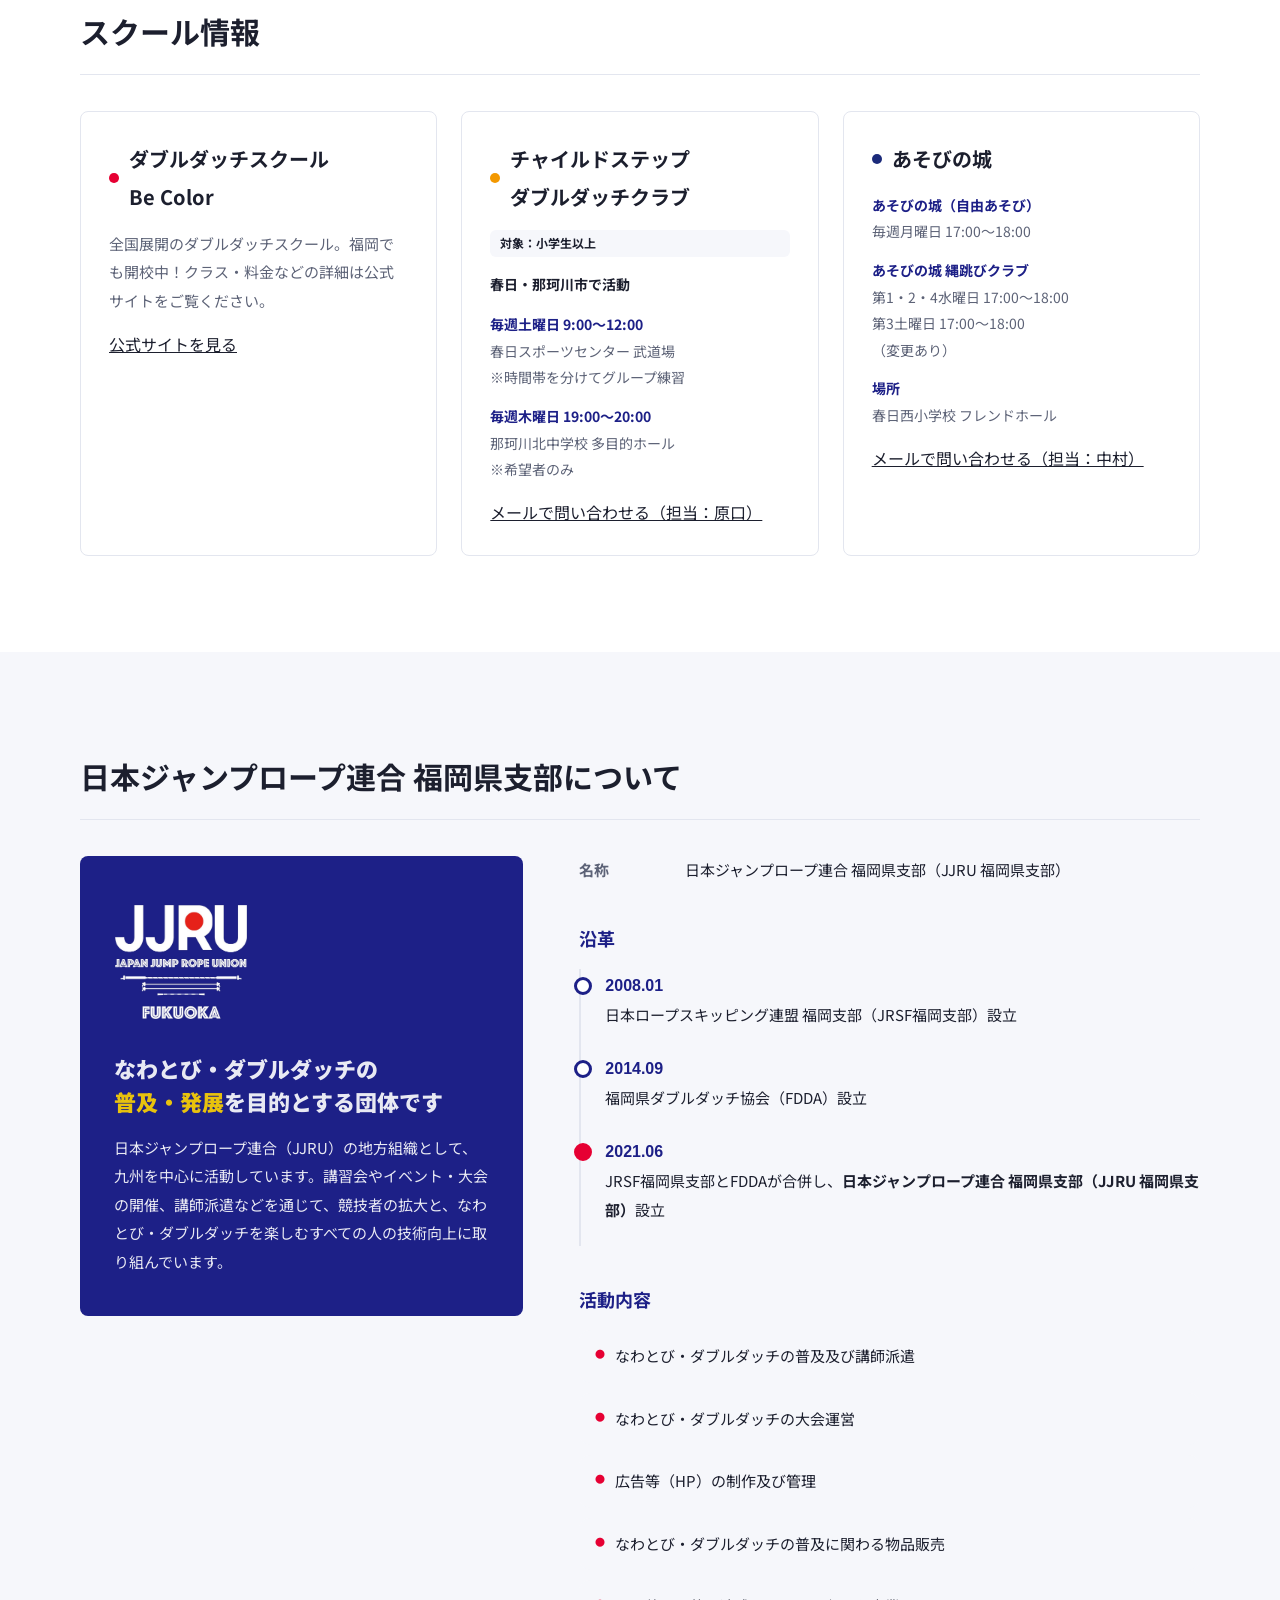
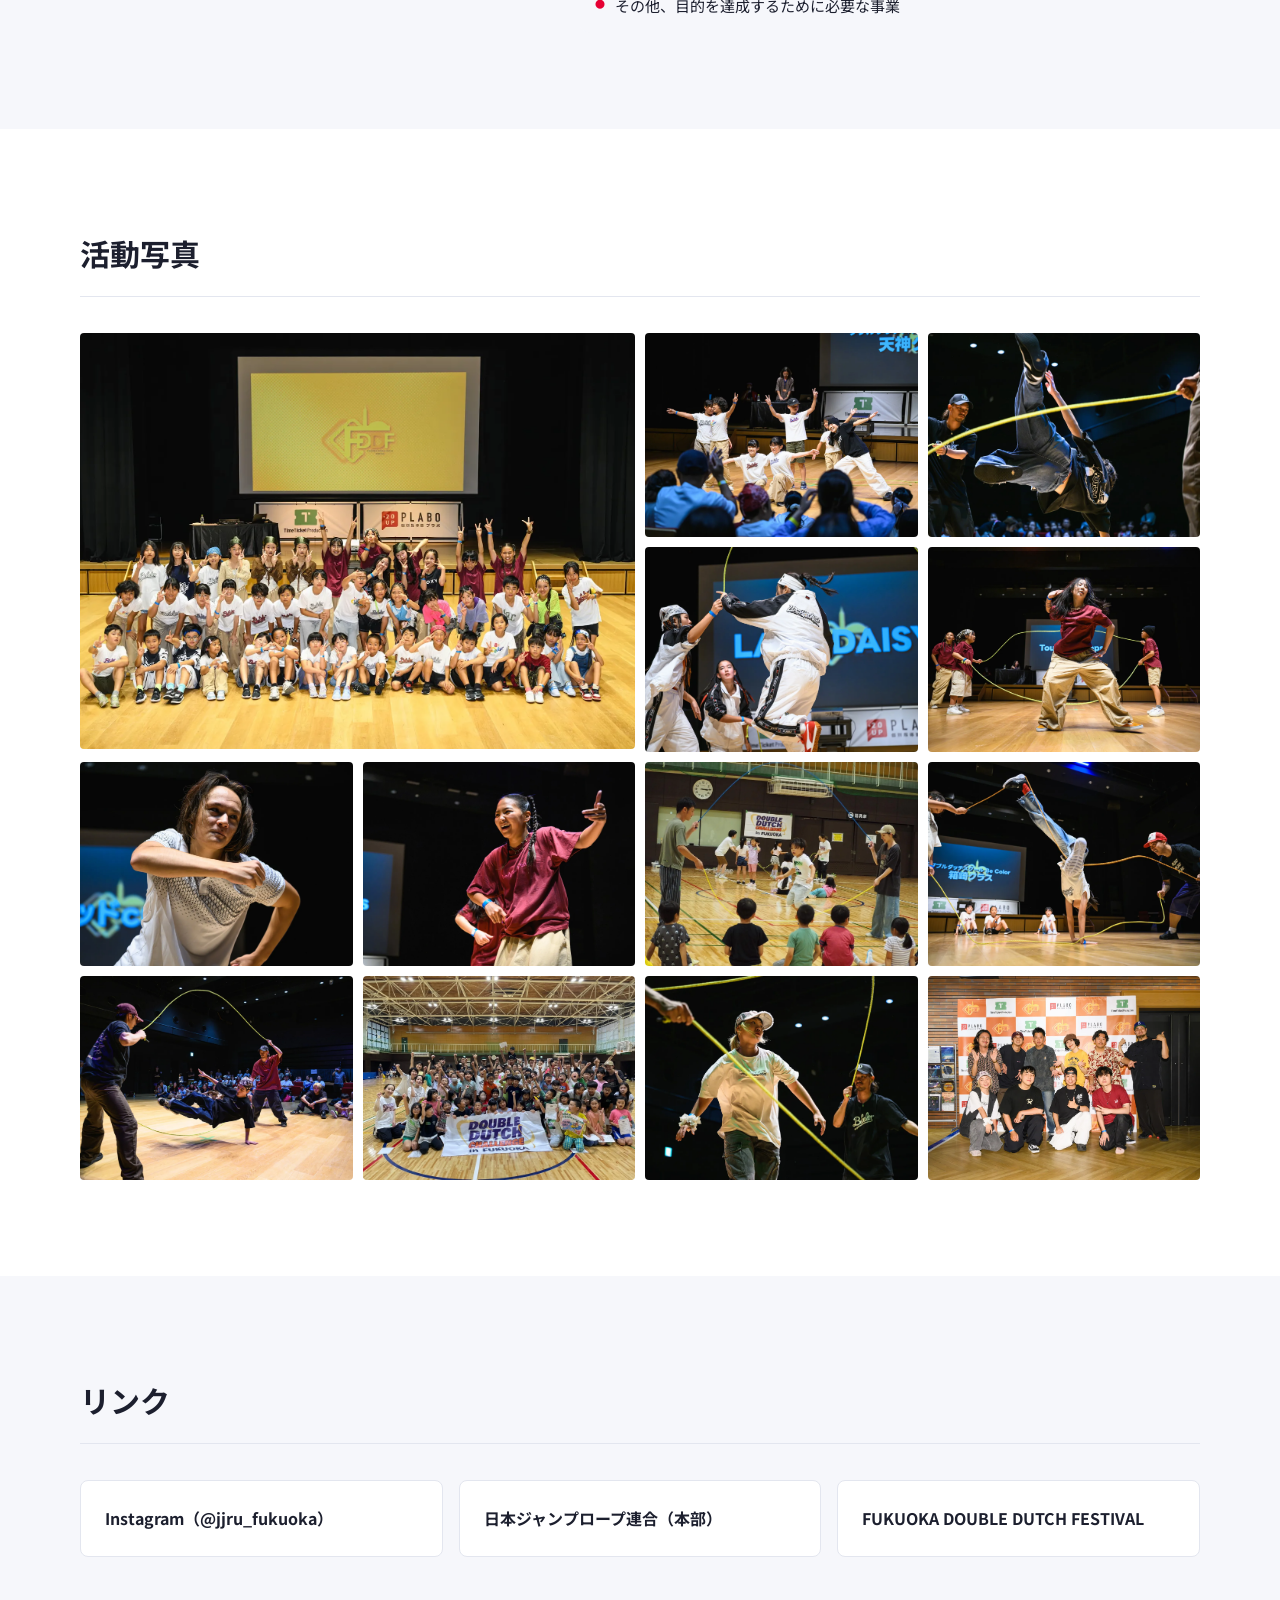
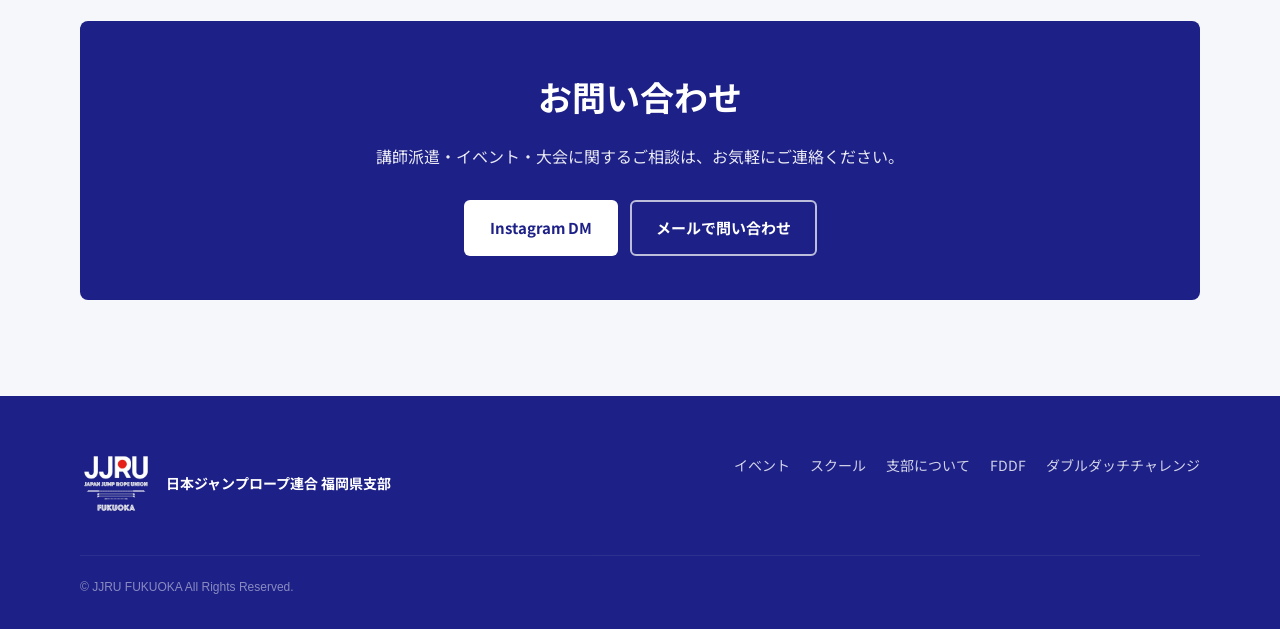
==== commit 96b8cd04: "Add files via upload" ====
--- a/index.html
+++ b/index.html
@@ -90,19 +90,19 @@
     <div class="sec-head reveal"><div class="ja">スクール情報</div></div>
     <div class="schools">
       <div class="school reveal" style="--c:#e60033">
-        <h3>Be color</h3>
+        <h3><span>ダブルダッチスクール <span class="nb">Be Color</span></span></h3>
         <p style="font-size:15px;color:var(--muted)">全国展開のダブルダッチスクール。福岡でも開校中！クラス・料金などの詳細は公式サイトをご覧ください。</p>
-        <a class="btn btn-line" href="https://becolor.jp/" target="_blank" rel="noopener" style="align-self:flex-start;margin-top:auto">公式サイト</a>
+        <a class="school-btn" href="https://becolor.jp/" target="_blank" rel="noopener">公式サイトを見る</a>
       </div>
       <div class="school reveal" style="--c:#f39800">
-        <h3>チャイルドステップ<br>ダブルダッチクラブ</h3>
+        <h3><span>チャイルドステップ<br>ダブルダッチクラブ</span></h3>
         <span class="target">対象：小学生以上</span>
         <p style="font-size:14px;font-weight:700">春日・那珂川市で活動</p>
         <dl>
           <div><dt>毎週土曜日 9:00〜12:00</dt><dd>春日スポーツセンター 武道場<br>※時間帯を分けてグループ練習</dd></div>
           <div><dt>毎週木曜日 19:00〜20:00</dt><dd>那珂川北中学校 多目的ホール<br>※希望者のみ</dd></div>
         </dl>
-        <a class="contact" href="mailto:funfitclub1994@outlook.jp">お問い合わせ（原口）</a>
+        <a class="school-btn" href="mailto:funfitclub1994@outlook.jp">メールで問い合わせる（担当：原口）</a>
       </div>
       <div class="school reveal" style="--c:#1b2a7a">
         <h3>あそびの城</h3>
@@ -111,7 +111,7 @@
           <div><dt>あそびの城 縄跳びクラブ</dt><dd>第1・2・4水曜日 17:00〜18:00<br>第3土曜日 17:00〜18:00<br>（変更あり）</dd></div>
           <div><dt>場所</dt><dd>春日西小学校 フレンドホール</dd></div>
         </dl>
-        <a class="contact" href="mailto:yoshimi38-38@i.softbank.jp">お問い合わせ（中村）</a>
+        <a class="school-btn" href="mailto:yoshimi38-38@i.softbank.jp">メールで問い合わせる（担当：中村）</a>
       </div>
     </div>
   </div>
--- a/css/style.css
+++ b/css/style.css
@@ -250,9 +250,15 @@
 @media (max-width:420px){.brand span{font-size:13px}}
 .event .thumb.photo img{max-width:100%}
 /* JJRUロゴは「透過」か「青背景」の2種のみ使用（レギュレーション） */
-:root{--navy:#1c2084}
-.about .mission{background:#1c2084}
+:root{--navy:#1d2087}
+.about .mission{background:#1d2087}
 .about .mission img{width:150px;margin-left:-8px}
 .about .mission .q{font-size:22px}
 .site-footer .f-brand img{width:72px;border-radius:6px}
 .event .thumb{overflow:hidden}.event .thumb.photo{display:block}.event .thumb.photo img{width:100%;height:100%;max-height:none;object-fit:cover}
+/* 2026-11-28 ロゴを枠内に収める／フッター背景をロゴの青に統一 */
+.event .thumb:not(.photo){padding:22px}
+.event .thumb:not(.photo) img{max-width:85%;max-height:100%;width:auto;height:auto;object-fit:contain}
+.site-footer{background:#1d2087}
+.site-footer .f-brand img{border-radius:0}
+.event .thumb:not(.photo) img{max-height:146px}
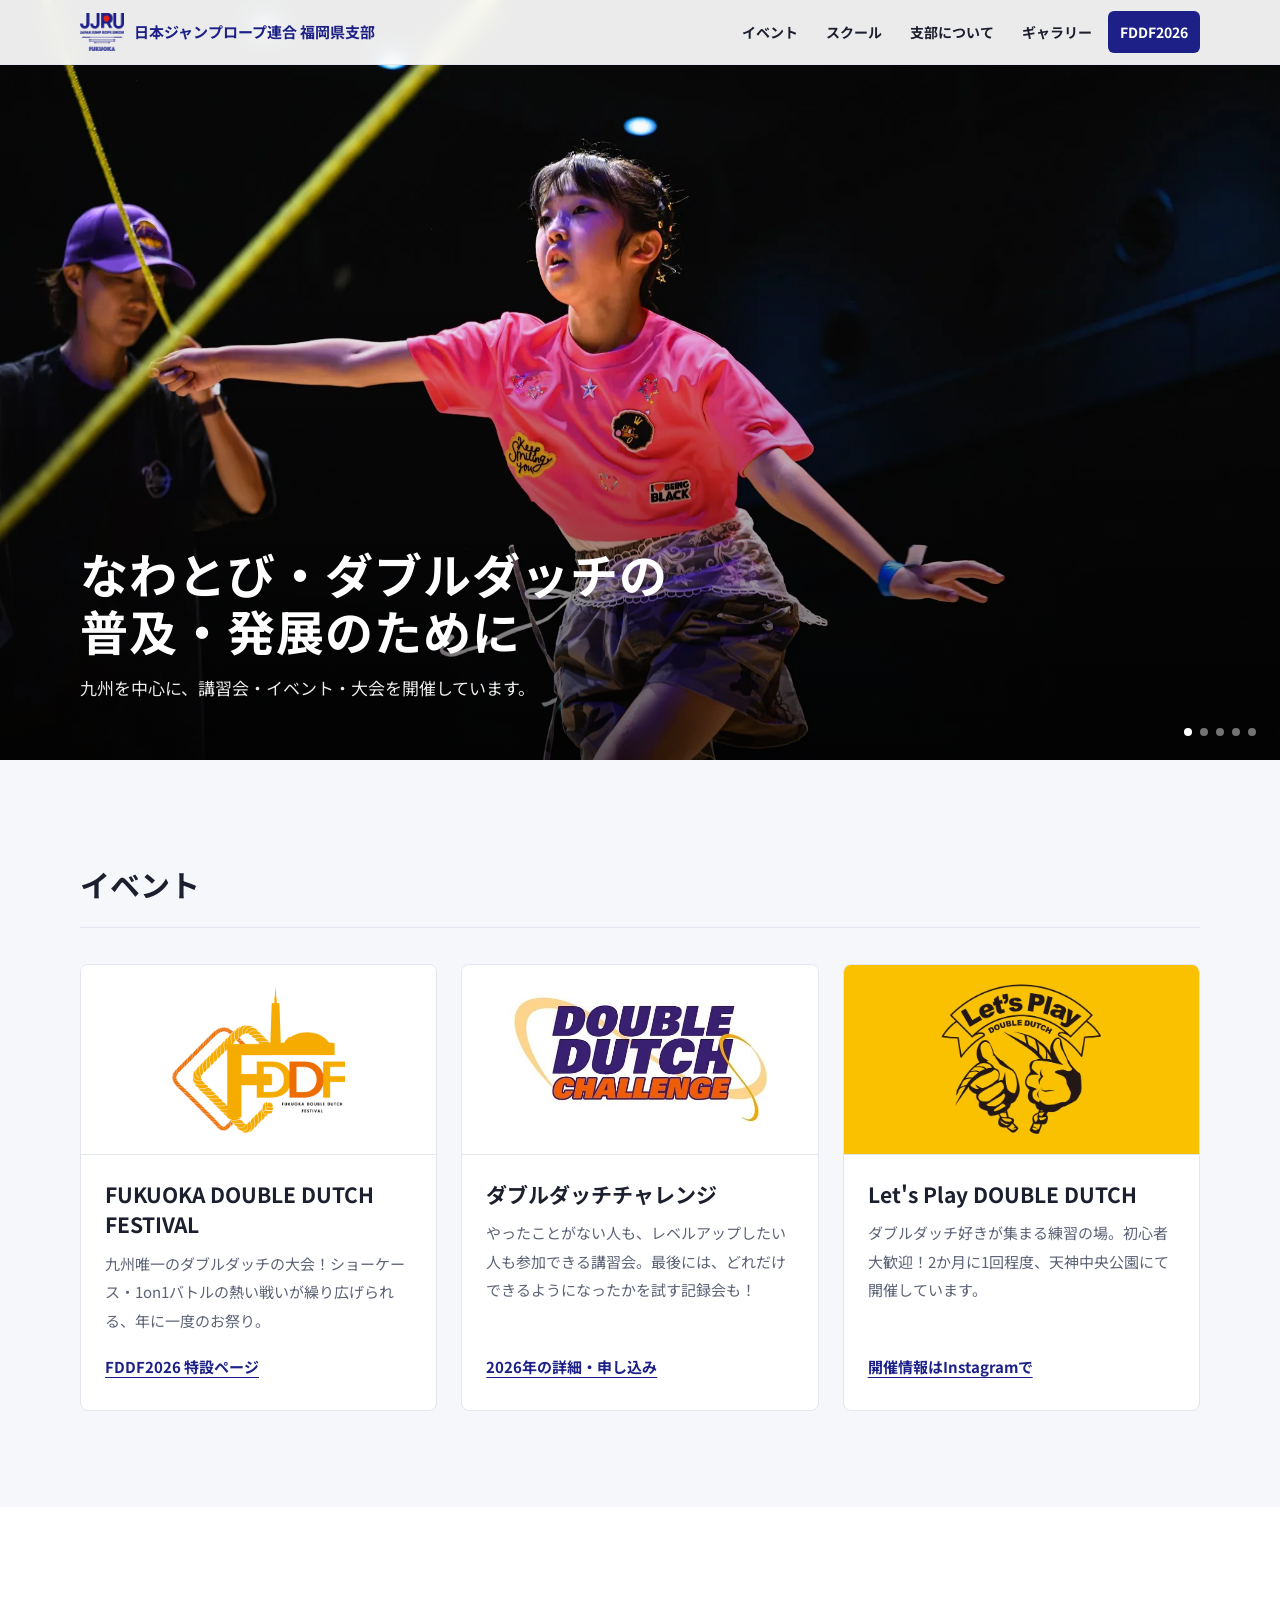
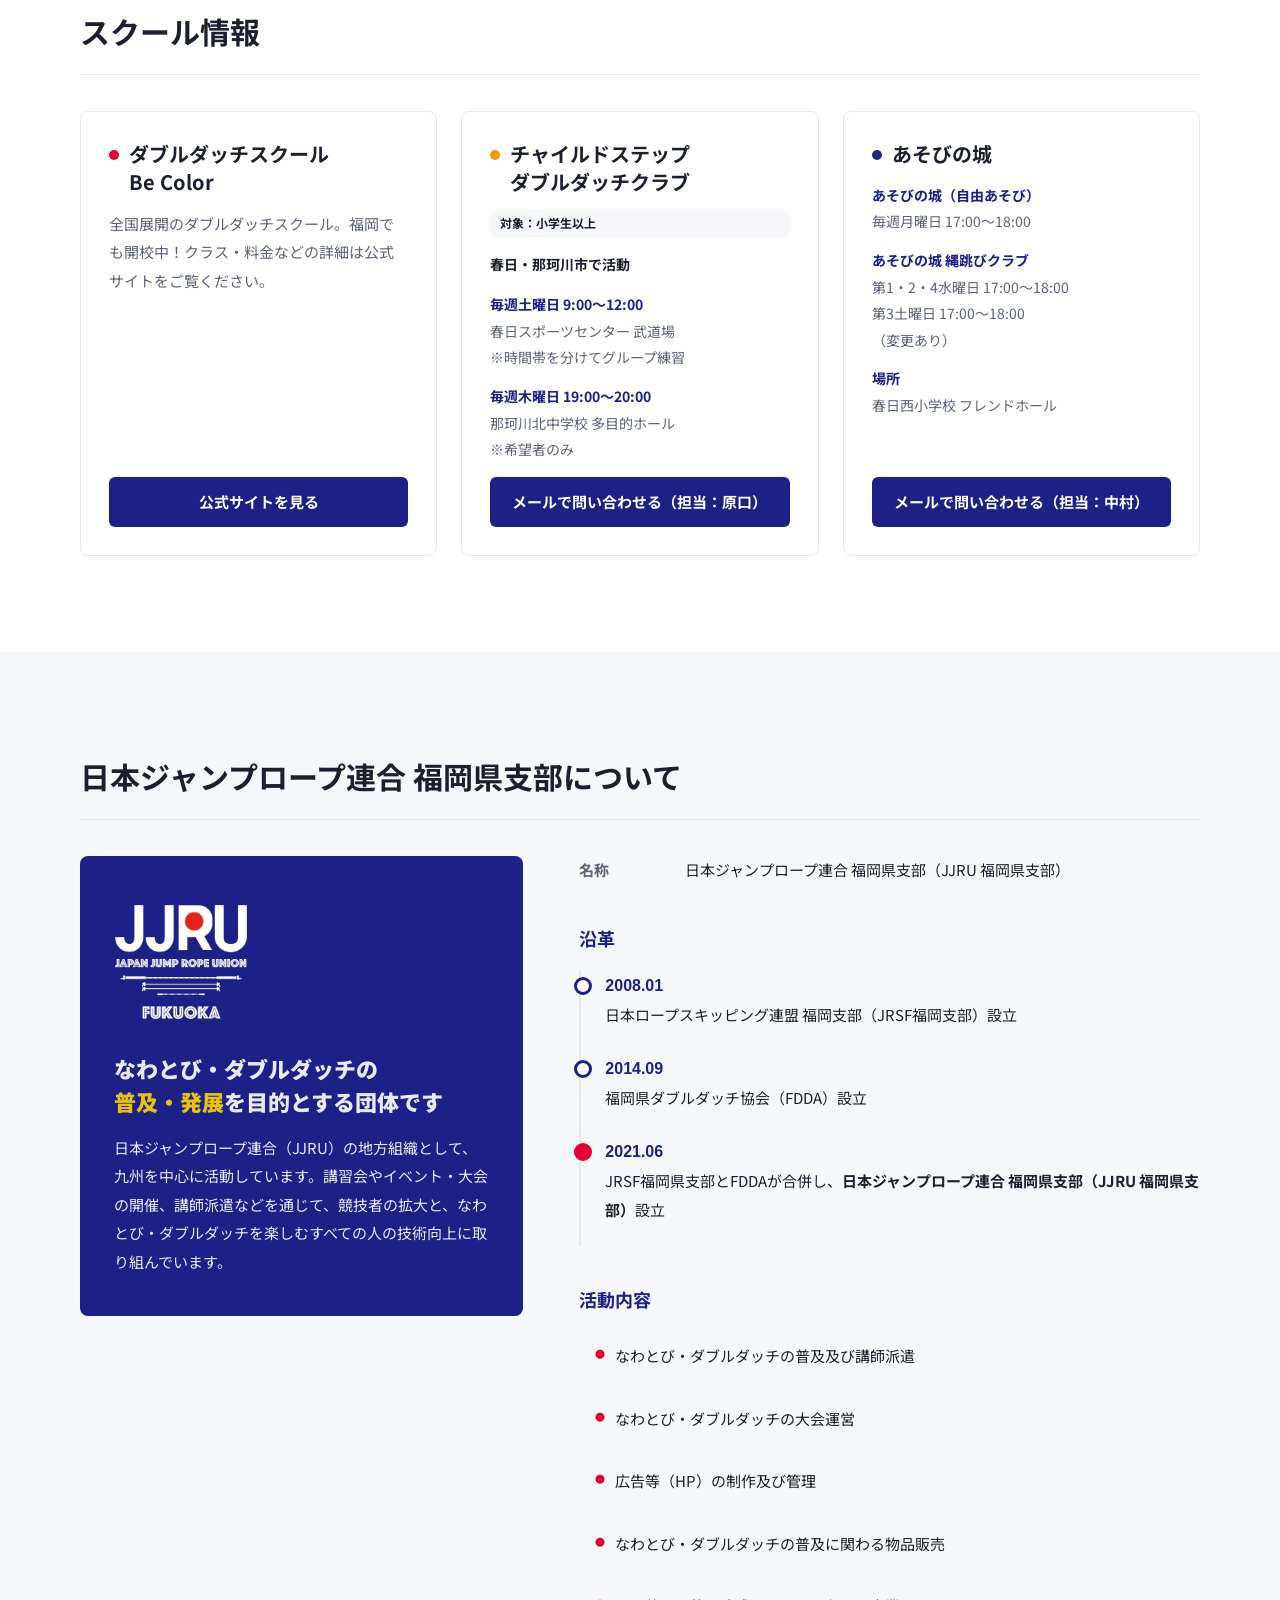
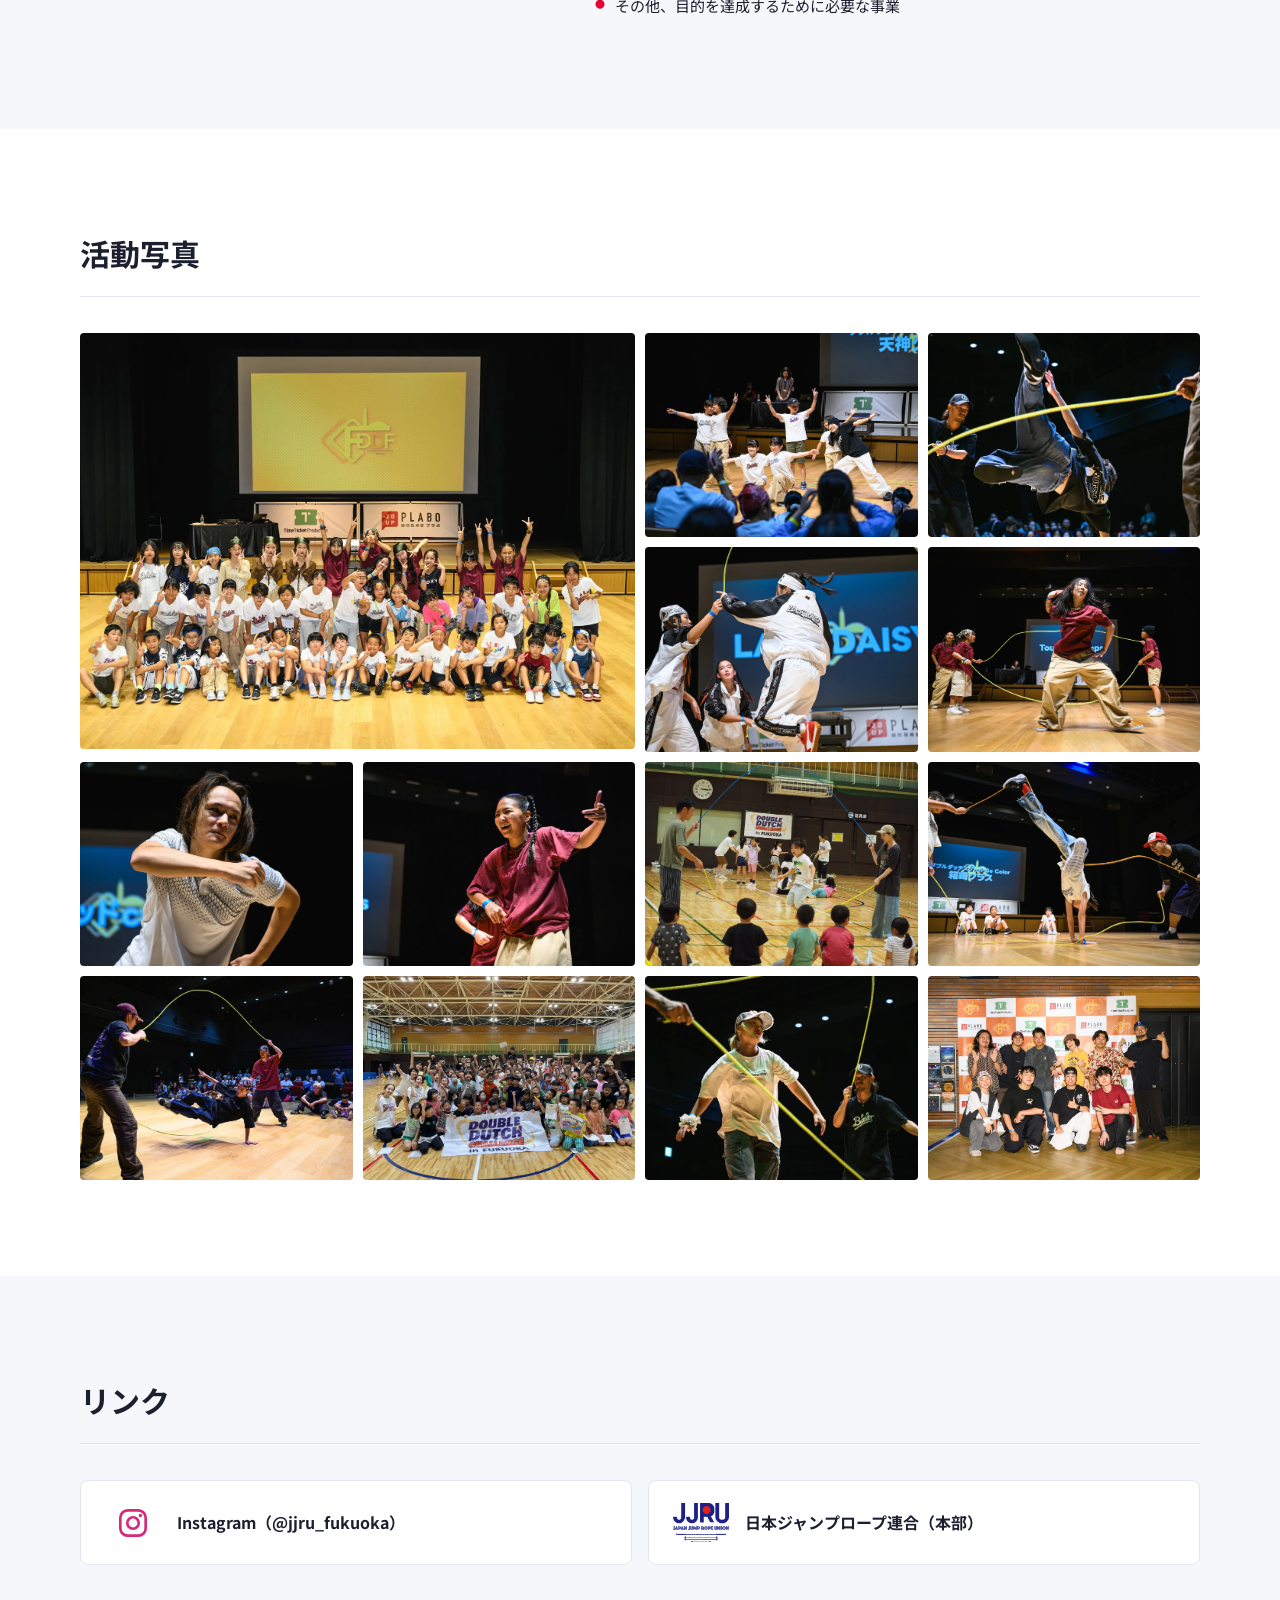
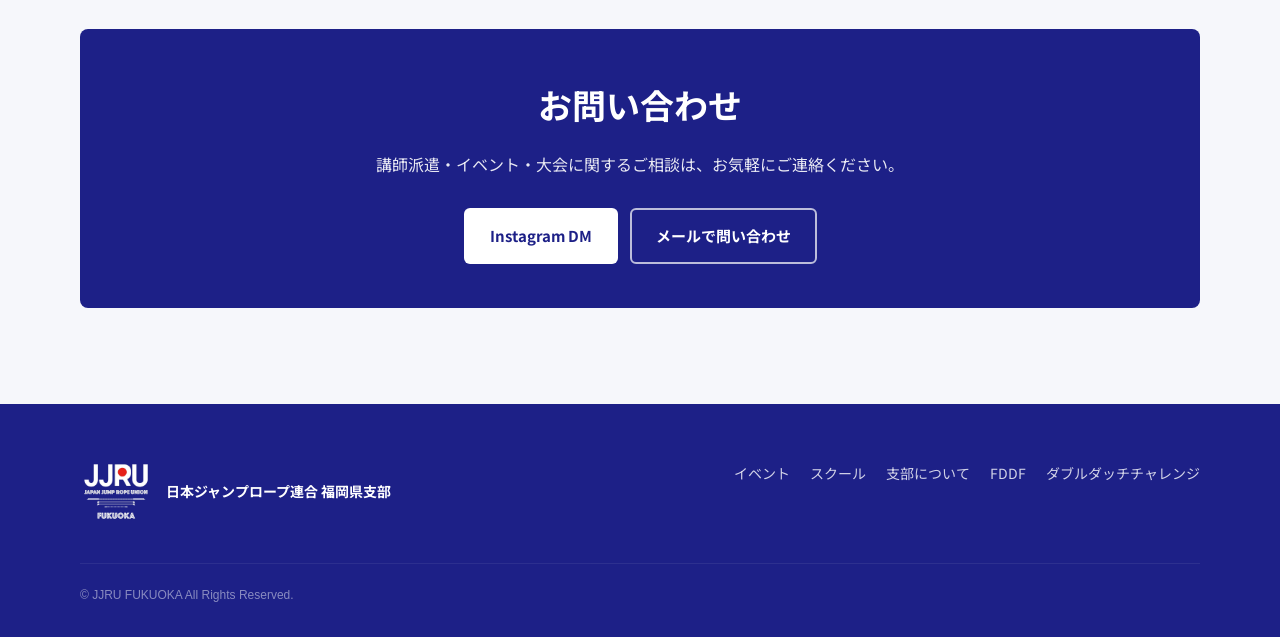
==== commit 26eaf926: "Add files via upload" ====
--- a/index.html
+++ b/index.html
@@ -178,16 +178,12 @@
     <div class="sec-head reveal"><div class="ja">リンク</div></div>
     <div class="link-cards reveal" style="margin-bottom:64px">
       <a class="link-card" href="https://instagram.com/jjru_fukuoka" target="_blank" rel="noopener">
-        <span class="ic" style="background:linear-gradient(45deg,#f58529,#dd2a7b,#8134af)">IG</span>
+        <svg class="lc-icon" viewBox="0 0 24 24" aria-hidden="true"><rect x="2.5" y="2.5" width="19" height="19" rx="5.5" fill="none" stroke="currentColor" stroke-width="2"/><circle cx="12" cy="12" r="4.3" fill="none" stroke="currentColor" stroke-width="2"/><circle cx="17.6" cy="6.4" r="1.3" fill="currentColor"/></svg>
         <span>Instagram（@jjru_fukuoka）</span>
       </a>
       <a class="link-card" href="https://jjru.sport/jjru/" target="_blank" rel="noopener">
-        <span class="ic" style="background:var(--navy)">JJ</span>
+        <img class="lc-logo" src="img/top/jjru-logo-nofukuoka.png" alt="" width="800" height="547">
         <span>日本ジャンプロープ連合（本部）</span>
-      </a>
-      <a class="link-card" href="fddf/">
-        <span class="ic" style="background:var(--orange)">FD</span>
-        <span>FUKUOKA DOUBLE DUTCH FESTIVAL</span>
       </a>
     </div>
     <div class="contact-box reveal">
--- a/css/style.css
+++ b/css/style.css
@@ -262,3 +262,14 @@
 .site-footer{background:#1d2087}
 .site-footer .f-brand img{border-radius:0}
 .event .thumb:not(.photo) img{max-height:146px}
+/* スクール情報：見出しの行間・ボタン */
+.school h3{line-height:1.4;align-items:flex-start}
+.school h3::before{flex-shrink:0;margin-top:.5em}
+.school-btn{margin-top:auto;display:block;text-align:center;text-decoration:none;font-weight:700;font-size:15px;color:#fff;background:var(--navy);padding:14px 16px;border-radius:6px;line-height:1.5}
+.school-btn:hover{opacity:.85}
+
+/* リンクカード：インスタアイコン／JJRUロゴ、2枚並び */
+.link-cards{grid-template-columns:repeat(2,1fr)}
+.link-card .lc-icon{width:56px;height:32px;flex-shrink:0;color:#d62976}
+.link-card .lc-logo{width:56px;height:auto;flex-shrink:0}
+@media (max-width:800px){.link-cards{grid-template-columns:1fr}}
